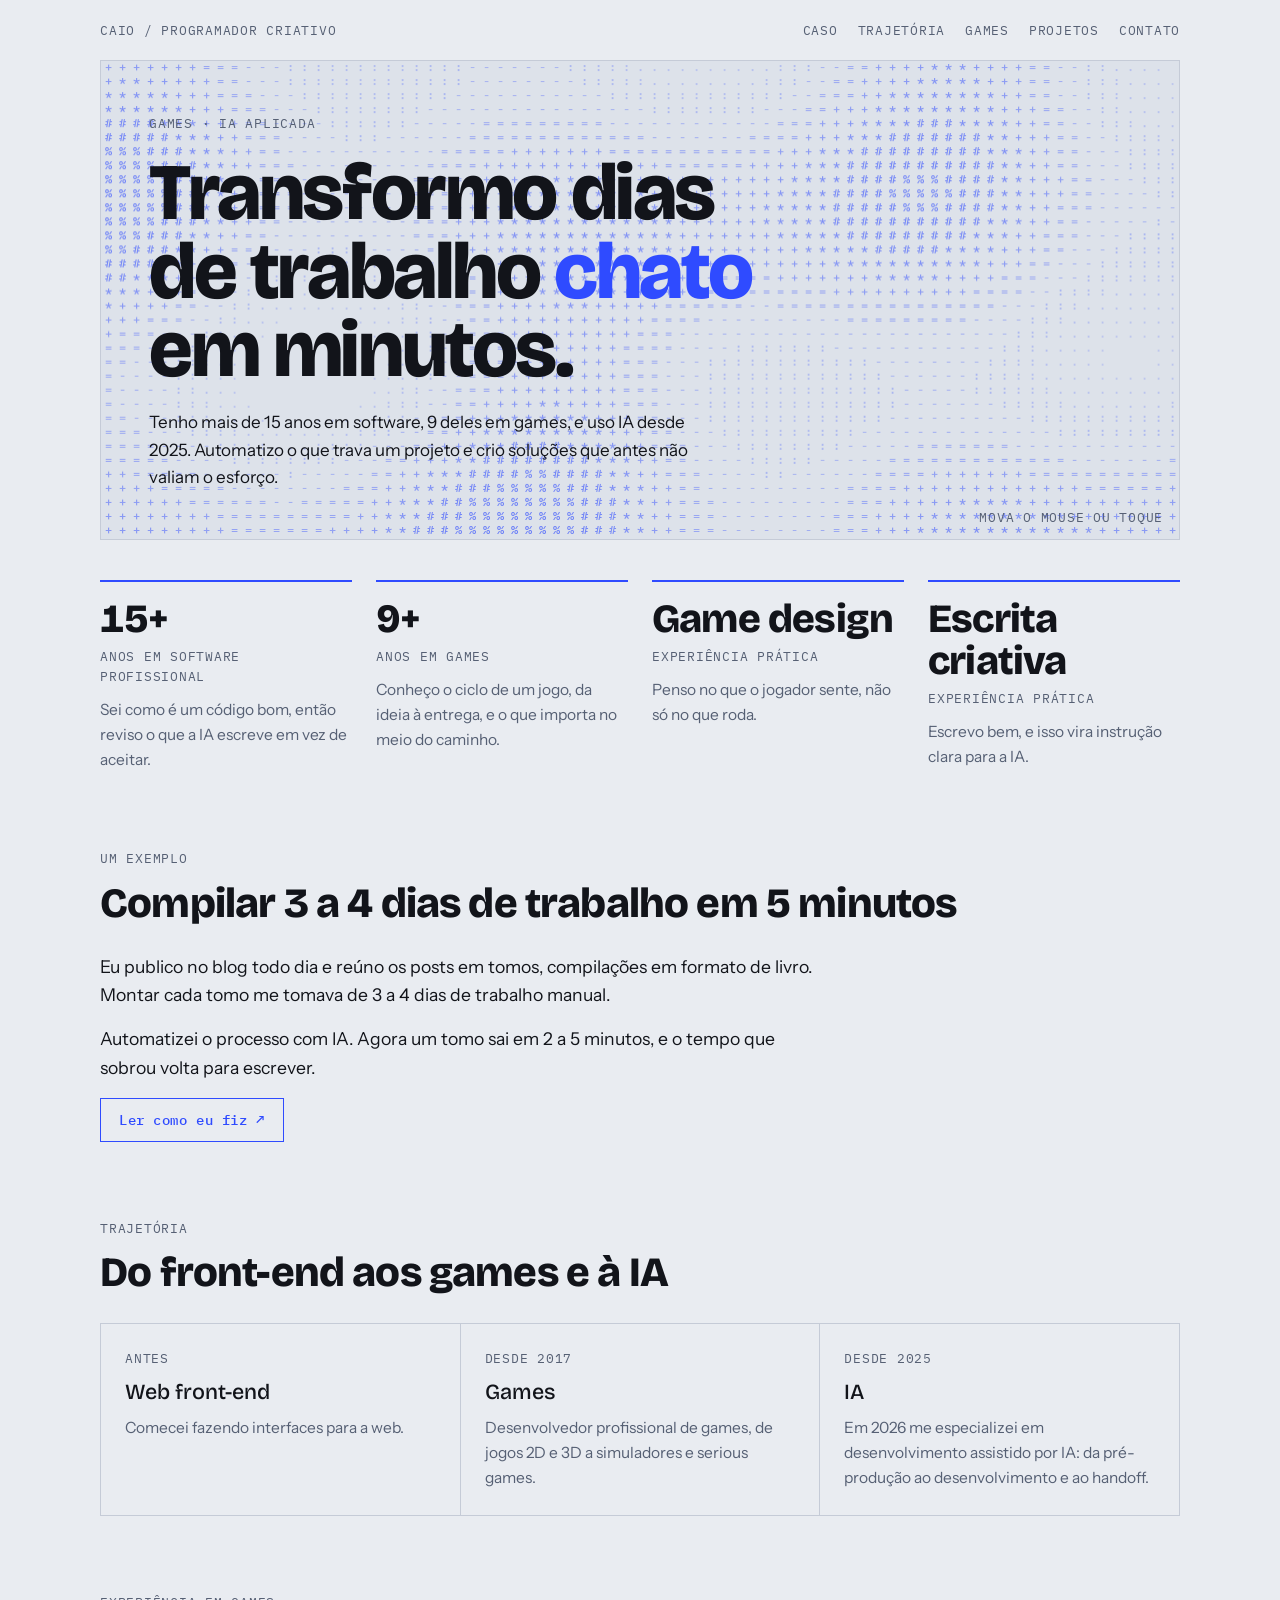
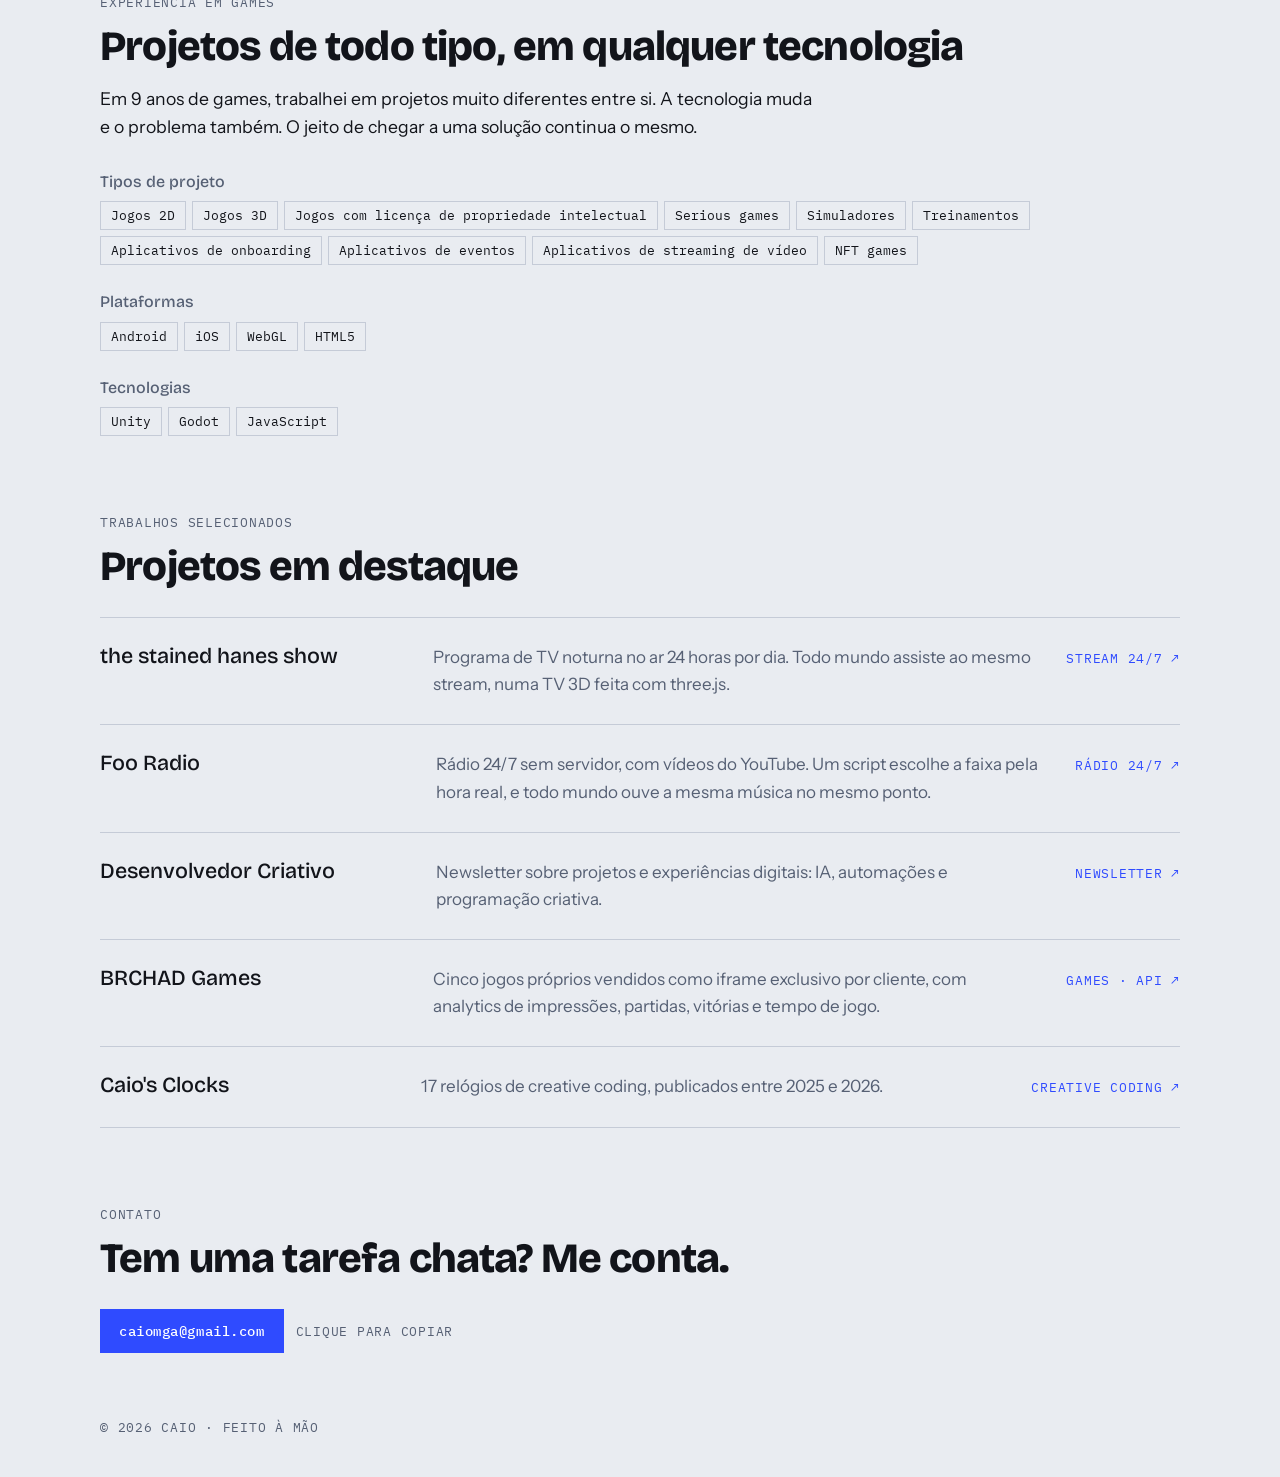
==== index.html @ 984526bc "Adiciona seção de experiência em games: tipos de projeto, plataformas e tecnologias Co-Authored-By: " ====
<!doctype html>
<html lang="pt-BR">
<head>
<meta charset="utf-8">
<meta name="viewport" content="width=device-width, initial-scale=1">
<title>Caio · Programador Criativo</title>
<meta name="description" content="Desenvolvedor de games desde 2017. Uso IA para transformar dias de trabalho chato em minutos e para criar o que antes não valia o esforço.">
<link rel="preconnect" href="https://fonts.googleapis.com">
<link rel="preconnect" href="https://fonts.gstatic.com" crossorigin>
<link rel="stylesheet" href="https://fonts.googleapis.com/css2?family=Bricolage+Grotesque:opsz,wght@12..96,500;12..96,800&family=Instrument+Sans:wght@400;500&family=IBM+Plex+Mono:wght@400;500&display=swap">
<link rel="stylesheet" href="styles.css">
</head>
<body>
<div class="wrap">
  <nav class="mono">
    <span>caio / programador criativo</span>
    <div><a href="#caso">caso</a><a href="#trilha">trajetória</a><a href="#games">games</a><a href="#projetos">projetos</a><a href="#contato">contato</a></div>
  </nav>

  <header class="hero">
    <canvas id="field" aria-hidden="true"></canvas>
    <div class="hero-copy">
      <span class="mono">Games · IA aplicada</span>
      <h1>Transformo dias de trabalho <em>chato</em> em minutos.</h1>
      <p>Tenho mais de 15 anos em software, 9 deles em games, e uso IA desde 2025. Automatizo o que trava um projeto e crio soluções que antes não valiam o esforço.</p>
    </div>
    <span class="mono hero-hint">mova o mouse ou toque</span>
  </header>

  <section class="numbers" aria-label="Experiência">
    <div><strong>15+</strong><span class="mono">anos em software profissional</span><p>Sei como é um código bom, então reviso o que a IA escreve em vez de aceitar.</p></div>
    <div><strong id="years">9+</strong><span class="mono">anos em games</span><p>Conheço o ciclo de um jogo, da ideia à entrega, e o que importa no meio do caminho.</p></div>
    <div><strong>Game design</strong><span class="mono">experiência prática</span><p>Penso no que o jogador sente, não só no que roda.</p></div>
    <div><strong>Escrita criativa</strong><span class="mono">experiência prática</span><p>Escrevo bem, e isso vira instrução clara para a IA.</p></div>
  </section>

  <section id="caso">
    <span class="mono">Um exemplo</span>
    <h2>Compilar 3 a 4 dias de trabalho em 5 minutos</h2>
    <div class="case">
      <p>Eu publico no blog todo dia e reúno os posts em tomos, compilações em formato de livro. Montar cada tomo me tomava de 3 a 4 dias de trabalho manual.</p>
      <p>Automatizei o processo com IA. Agora um tomo sai em 2 a 5 minutos, e o tempo que sobrou volta para escrever.</p>
      <a class="btn" href="https://devcriativo.substack.com/p/automatizei-a-compilacao-de-posts" target="_blank" rel="noopener noreferrer">Ler como eu fiz ↗</a>
    </div>
  </section>

  <section id="trilha">
    <span class="mono">Trajetória</span>
    <h2>Do front-end aos games e à IA</h2>
    <div class="tracks">
      <article>
        <span class="mono">antes</span>
        <h3>Web front-end</h3>
        <p>Comecei fazendo interfaces para a web.</p>
      </article>
      <article>
        <span class="mono">desde 2017</span>
        <h3>Games</h3>
        <p>Desenvolvedor profissional de games, de jogos 2D e 3D a simuladores e serious games.</p>
      </article>
      <article>
        <span class="mono">desde 2025</span>
        <h3>IA</h3>
        <p>Em 2026 me especializei em desenvolvimento assistido por IA: da pré-produção ao desenvolvimento e ao handoff.</p>
      </article>
    </div>
  </section>

  <section id="games">
    <span class="mono">Experiência em games</span>
    <h2>Projetos de todo tipo, em qualquer tecnologia</h2>
    <p class="lead">Em 9 anos de games, trabalhei em projetos muito diferentes entre si. A tecnologia muda e o problema também. O jeito de chegar a uma solução continua o mesmo.</p>
    <div class="groups">
      <div>
        <h3>Tipos de projeto</h3>
        <ul class="tags">
          <li>Jogos 2D</li><li>Jogos 3D</li><li>Jogos com licença de propriedade intelectual</li><li>Serious games</li><li>Simuladores</li><li>Treinamentos</li><li>Aplicativos de onboarding</li><li>Aplicativos de eventos</li><li>Aplicativos de streaming de vídeo</li><li>NFT games</li>
        </ul>
      </div>
      <div>
        <h3>Plataformas</h3>
        <ul class="tags"><li>Android</li><li>iOS</li><li>WebGL</li><li>HTML5</li></ul>
      </div>
      <div>
        <h3>Tecnologias</h3>
        <ul class="tags"><li>Unity</li><li>Godot</li><li>JavaScript</li></ul>
      </div>
    </div>
  </section>

  <section id="projetos">
    <span class="mono">Trabalhos selecionados</span>
    <h2>Projetos em destaque</h2>
    <div id="projects"></div>
  </section>

  <section id="contato">
    <span class="mono">Contato</span>
    <h2>Tem uma tarefa chata? Me conta.</h2>
    <div class="contact">
      <button class="primary" id="copy" type="button">caiomga@gmail.com</button>
      <span class="mono" id="msg" role="status">clique para copiar</span>
    </div>
  </section>

  <footer class="mono">© <span id="year">2026</span> Caio · feito à mão</footer>
</div>
<script src="projects.js"></script>
<script src="main.js"></script>
</body>
</html>
---- styles.css ----
/* layout: hero com campo ASCII em canvas, números, trilha em 3 colunas, lista de projetos, contato */
:root{
  --bg:#e9ecf1; --fg:#12141a; --muted:#566074; --line:#c5cbd7; --panel:#dde2ea;
  --accent:#2f4bff; --accent-fg:#ffffff; --field:#2f4bff;
  --display:'Bricolage Grotesque','Helvetica Neue',Arial,sans-serif;
  --body:'Instrument Sans','Helvetica Neue',Arial,sans-serif;
  --mono:'IBM Plex Mono',ui-monospace,Menlo,Consolas,monospace;
}
@media (prefers-color-scheme:dark){:root:not([data-theme="light"]){
  --bg:#0d0f14; --fg:#e8ebf2; --muted:#8c96aa; --line:#262b38; --panel:#151923;
  --accent:#ff5c8a; --accent-fg:#14060b; --field:#8fa2ff; color-scheme:dark}}
:root[data-theme="dark"]{
  --bg:#0d0f14; --fg:#e8ebf2; --muted:#8c96aa; --line:#262b38; --panel:#151923;
  --accent:#ff5c8a; --accent-fg:#14060b; --field:#8fa2ff; color-scheme:dark}

*{box-sizing:border-box}
body{margin:0;background:var(--bg);color:var(--fg);font:400 17px/1.6 var(--body);
  padding-inline:max(16px,env(safe-area-inset-left,0px))}
.wrap{max-width:1080px;margin:0 auto}
a{color:inherit}
:focus-visible{outline:2px solid var(--accent);outline-offset:3px}
.mono{font-family:var(--mono);font-size:12.5px;letter-spacing:.06em;text-transform:uppercase;color:var(--muted)}

nav{display:flex;justify-content:space-between;gap:16px;padding-block:20px;flex-wrap:wrap}
nav a{text-decoration:none}
nav a:hover{color:var(--accent)}
nav div{display:flex;gap:20px;flex-wrap:wrap}

.hero{position:relative;border:1px solid var(--line);background:var(--panel);overflow:hidden;min-height:440px}
#field{position:absolute;inset:0;width:100%;height:100%;display:block}
.hero-copy{position:relative;padding:clamp(20px,4vw,48px);pointer-events:none;max-width:780px}
h1{font:800 clamp(2.4rem,7vw,5rem)/.98 var(--display);letter-spacing:-.03em;margin:18px 0 20px;text-wrap:balance}
h1 em{font-style:normal;color:var(--accent)}
.hero-copy p{max-width:52ch;margin:0}
.hero-hint{position:absolute;right:16px;bottom:12px}

section{padding-block:72px 0}
h2{font:800 clamp(1.8rem,4vw,2.6rem)/1.05 var(--display);letter-spacing:-.02em;margin:10px 0 28px;text-wrap:balance}
h3{font:500 1.35rem/1.15 var(--display);margin:0}

.numbers{display:grid;grid-template-columns:repeat(auto-fit,minmax(220px,1fr));gap:24px;padding-block:40px 0}
.numbers div{display:flex;flex-direction:column;gap:6px;border-top:2px solid var(--accent);padding-top:16px;min-width:0}
.numbers strong{font:800 clamp(1.8rem,4vw,2.5rem)/1.05 var(--display);letter-spacing:-.02em;font-variant-numeric:tabular-nums}
.numbers p{margin:6px 0 0;color:var(--muted);font-size:15.5px}

.case{display:flex;flex-direction:column;align-items:flex-start;gap:16px;max-width:60ch;font-size:1.1rem}
.case p{margin:0}
.btn{font:500 14px var(--mono);letter-spacing:.04em;padding:12px 18px;border:1px solid var(--accent);color:var(--accent);text-decoration:none}
.btn:hover{background:var(--accent);color:var(--accent-fg)}
.lead{max-width:60ch;margin:-12px 0 32px;font-size:1.1rem}
.groups{display:grid;gap:28px}
.groups h3{font-size:1rem;margin-bottom:10px;color:var(--muted)}
.groups .tags{margin:0}
.groups .tags li{font-size:13px;padding:5px 10px}
.approach{display:grid;grid-template-columns:repeat(auto-fit,minmax(280px,1fr));gap:32px}
.approach article{border-top:2px solid var(--accent);padding-top:16px;min-width:0}
.approach h3{margin-bottom:10px}
.approach p{margin:0;color:var(--muted);max-width:56ch}

.phases{list-style:none;margin:0;padding:0;display:grid;grid-template-columns:repeat(auto-fit,minmax(240px,1fr));gap:32px}
.phases li{border-top:1px solid var(--line);padding-top:16px;min-width:0}
.phases li:first-child .mono{color:var(--accent)}
.phases p{margin:8px 0 0;max-width:42ch}

.tracks{display:grid;grid-template-columns:repeat(auto-fit,minmax(260px,1fr));gap:1px;background:var(--line);border:1px solid var(--line)}
.tracks article{background:var(--bg);padding:24px;display:flex;flex-direction:column;gap:12px;min-width:0}
.tracks p{margin:0;color:var(--muted);font-size:15.5px}
.tags{list-style:none;margin:auto 0 0;padding:0;display:flex;flex-wrap:wrap;gap:6px}
.tags li{font:400 12px var(--mono);border:1px solid var(--line);padding:3px 8px}

.proj{display:grid;grid-template-columns:minmax(0,1fr) minmax(0,2fr) auto;gap:8px 32px;padding:26px 0;border-top:1px solid var(--line);align-items:baseline;text-decoration:none;transition:padding .2s}
.proj:last-child{border-bottom:1px solid var(--line)}
.proj p{margin:0;color:var(--muted);max-width:56ch}
.proj .go{color:var(--accent)}
.proj:hover{padding-left:12px}
.proj:hover h3{color:var(--accent)}
@media(max-width:700px){.proj{grid-template-columns:1fr}}

.contact{display:flex;flex-wrap:wrap;gap:12px;align-items:center}
button{font:500 14px var(--mono);letter-spacing:.04em;padding:12px 18px;border:1px solid var(--fg);background:transparent;color:var(--fg);cursor:pointer}
button:hover{border-color:var(--accent);color:var(--accent)}
button.primary{background:var(--accent);border-color:var(--accent);color:var(--accent-fg)}
button.primary:hover{color:var(--accent-fg);filter:brightness(1.1)}
footer{padding-block:64px 40px}
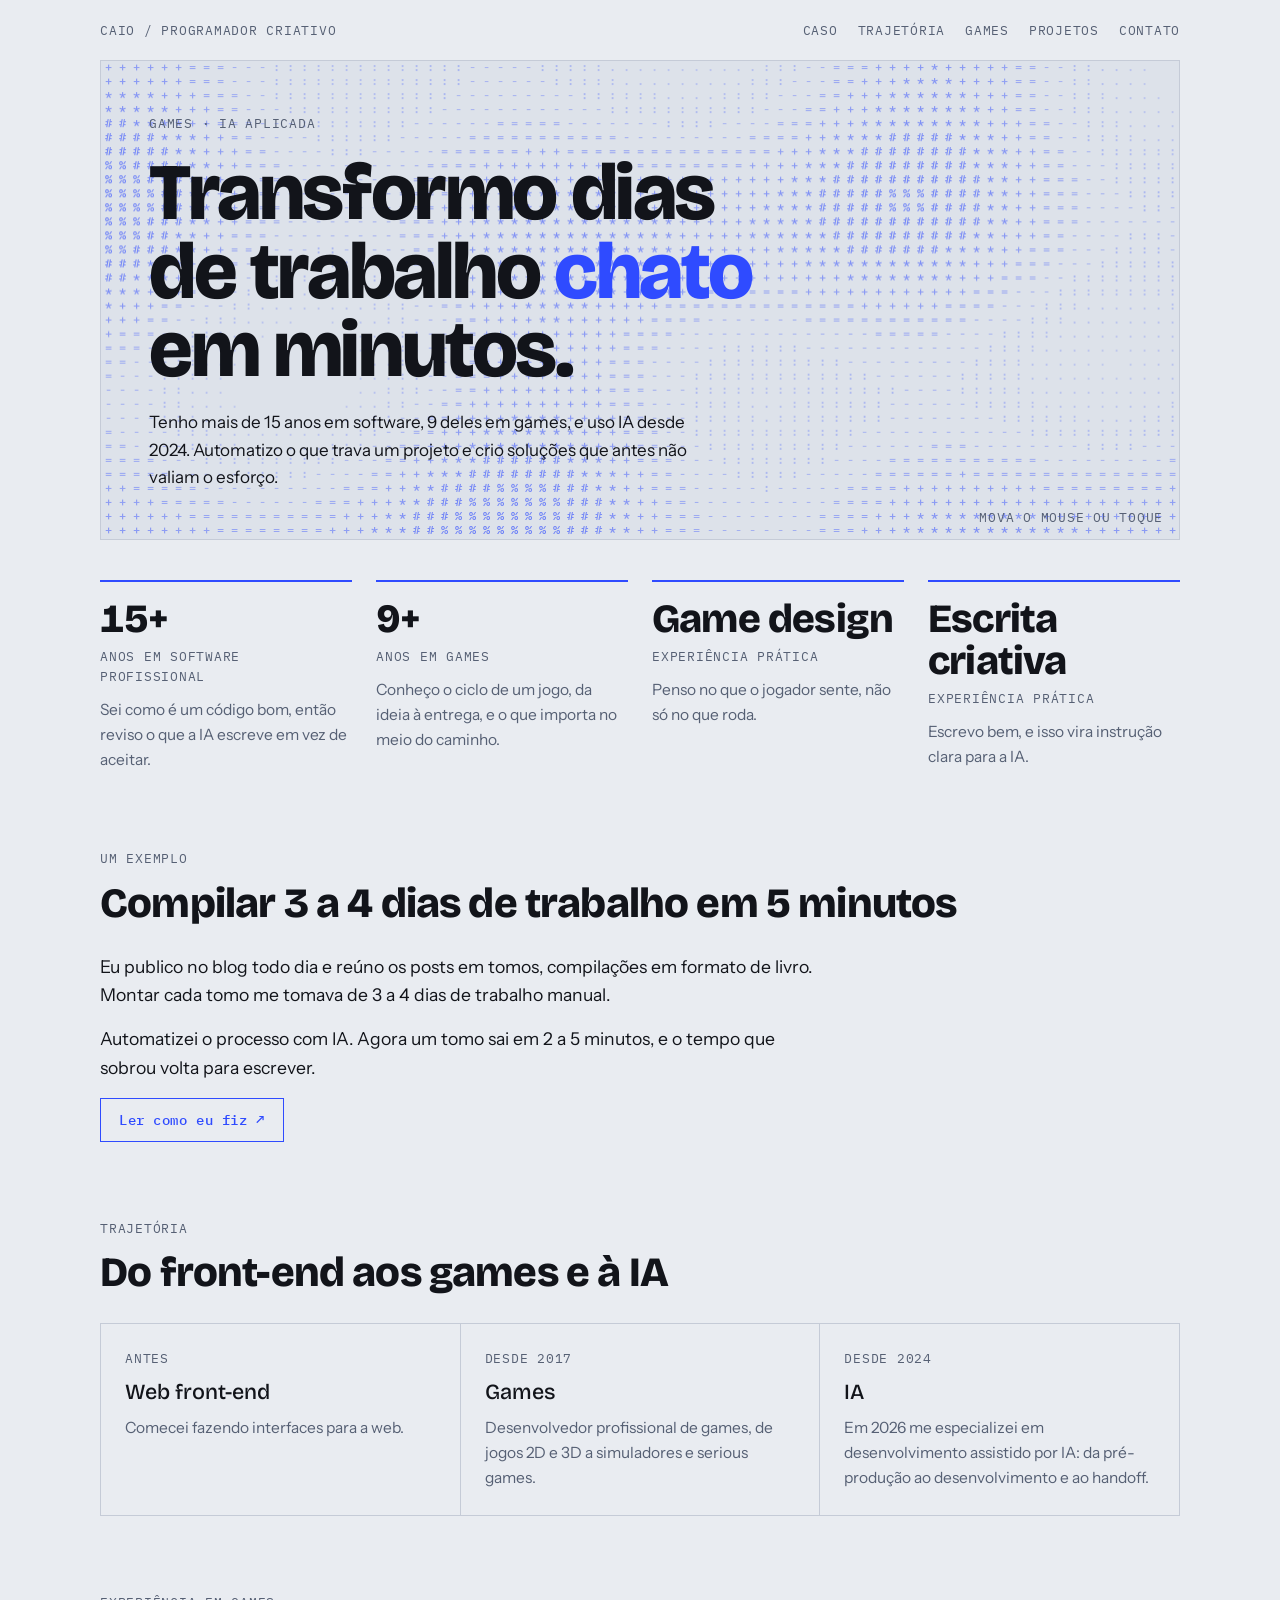
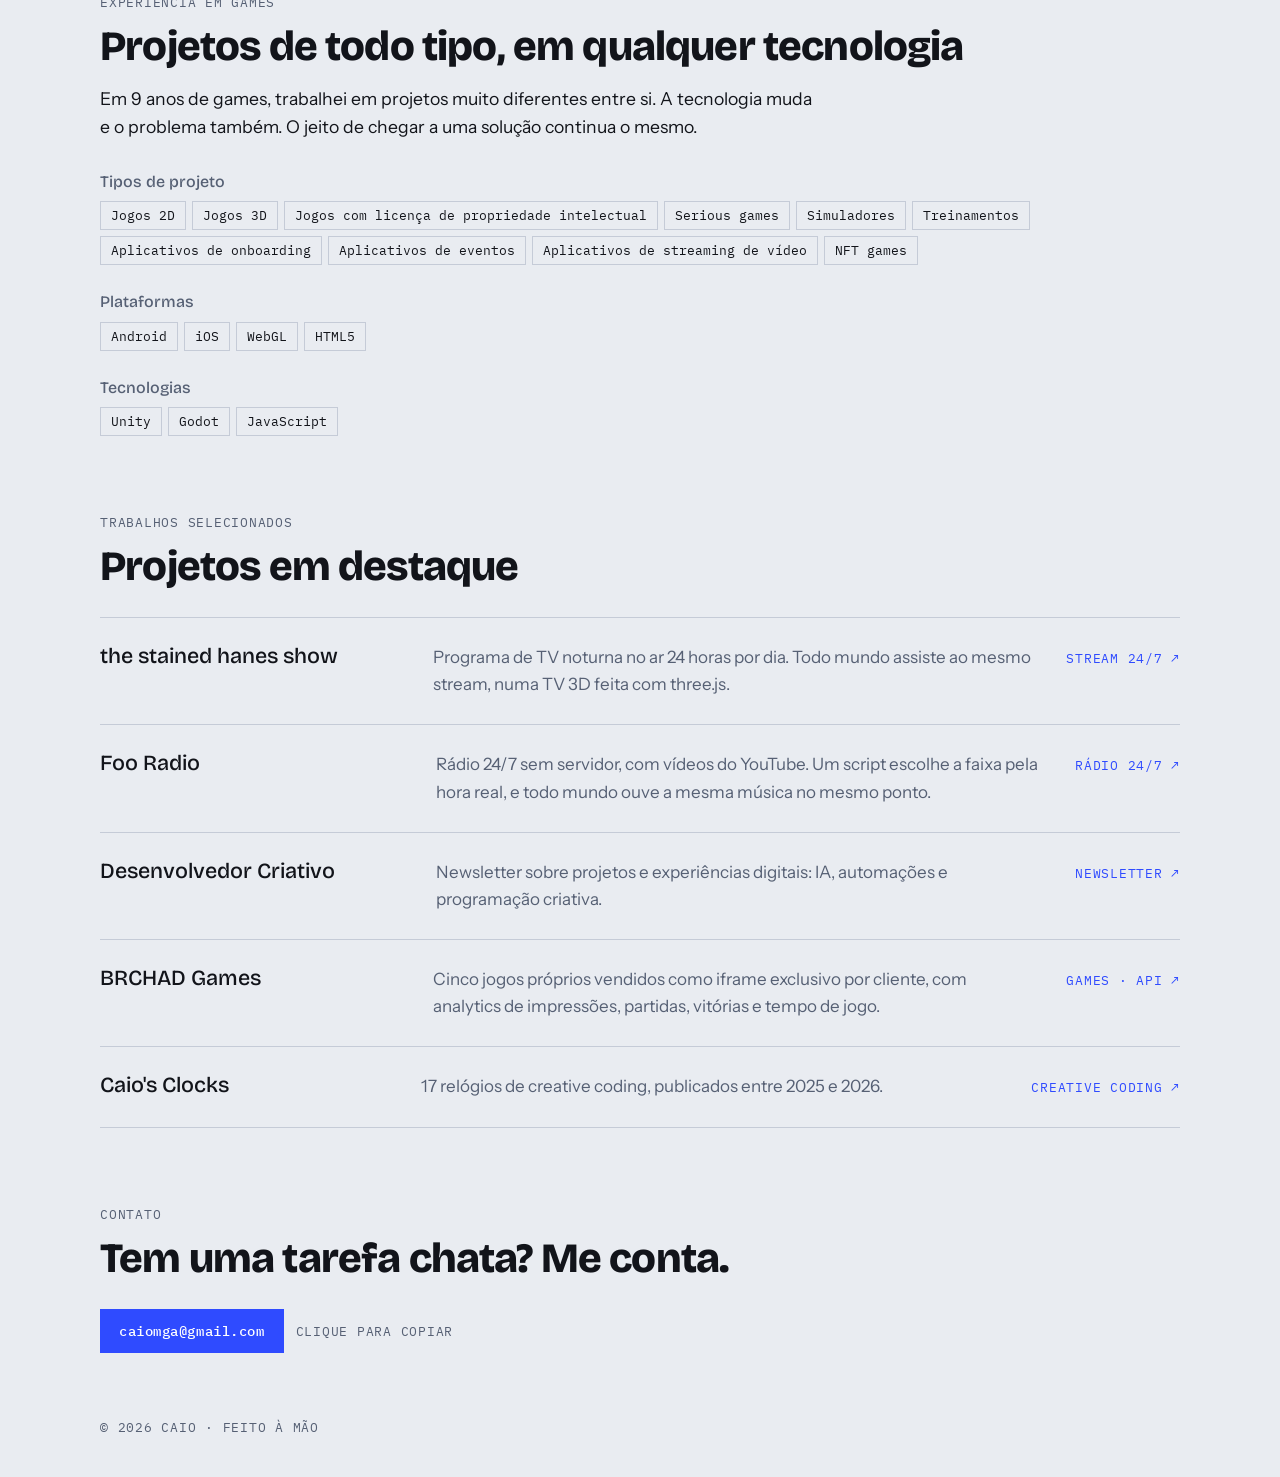
==== commit 6870b118: "Corrige: IA desde 2024 Co-Authored-By: Claude Sonnet 5.5 <noreply@anthropic.com>" ====
--- a/index.html
+++ b/index.html
@@ -22,7 +22,7 @@
     <div class="hero-copy">
       <span class="mono">Games · IA aplicada</span>
       <h1>Transformo dias de trabalho <em>chato</em> em minutos.</h1>
-      <p>Tenho mais de 15 anos em software, 9 deles em games, e uso IA desde 2025. Automatizo o que trava um projeto e crio soluções que antes não valiam o esforço.</p>
+      <p>Tenho mais de 15 anos em software, 9 deles em games, e uso IA desde 2024. Automatizo o que trava um projeto e crio soluções que antes não valiam o esforço.</p>
     </div>
     <span class="mono hero-hint">mova o mouse ou toque</span>
   </header>
@@ -59,7 +59,7 @@
         <p>Desenvolvedor profissional de games, de jogos 2D e 3D a simuladores e serious games.</p>
       </article>
       <article>
-        <span class="mono">desde 2025</span>
+        <span class="mono">desde 2024</span>
         <h3>IA</h3>
         <p>Em 2026 me especializei em desenvolvimento assistido por IA: da pré-produção ao desenvolvimento e ao handoff.</p>
       </article>
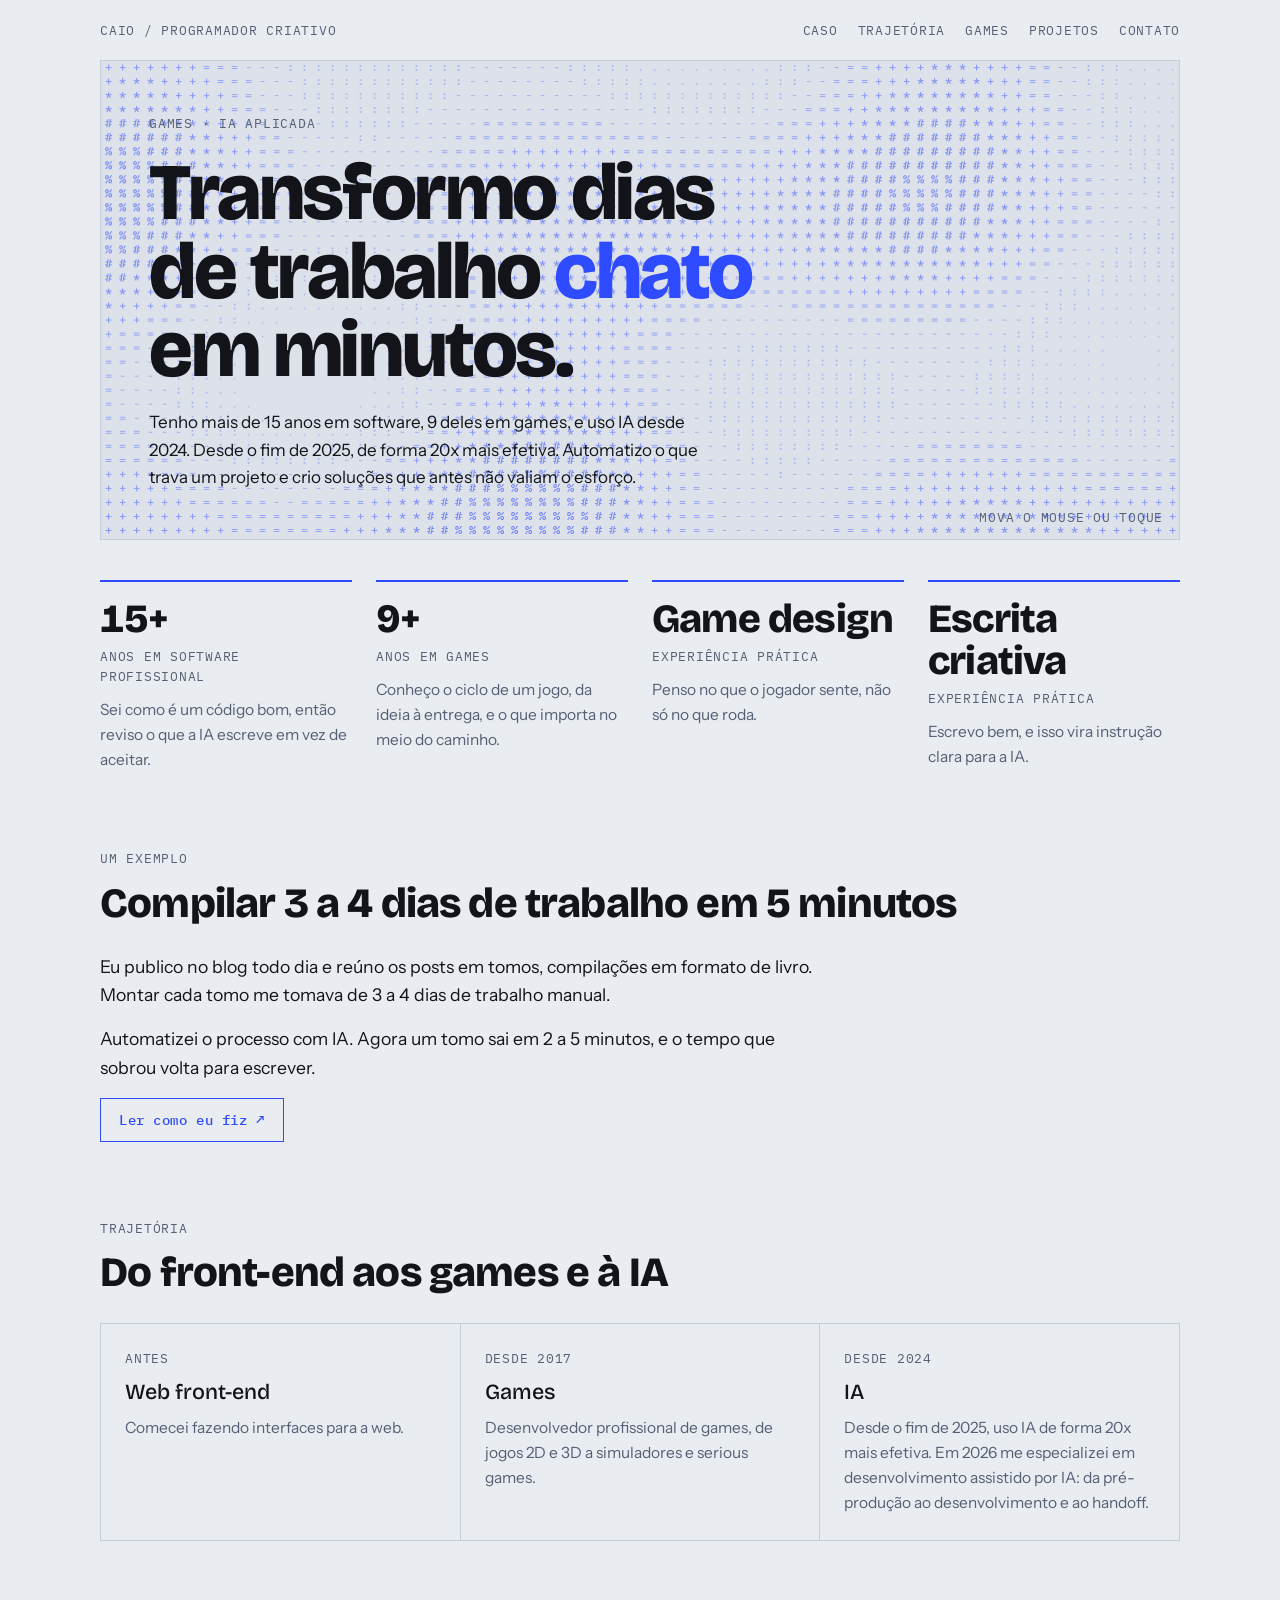
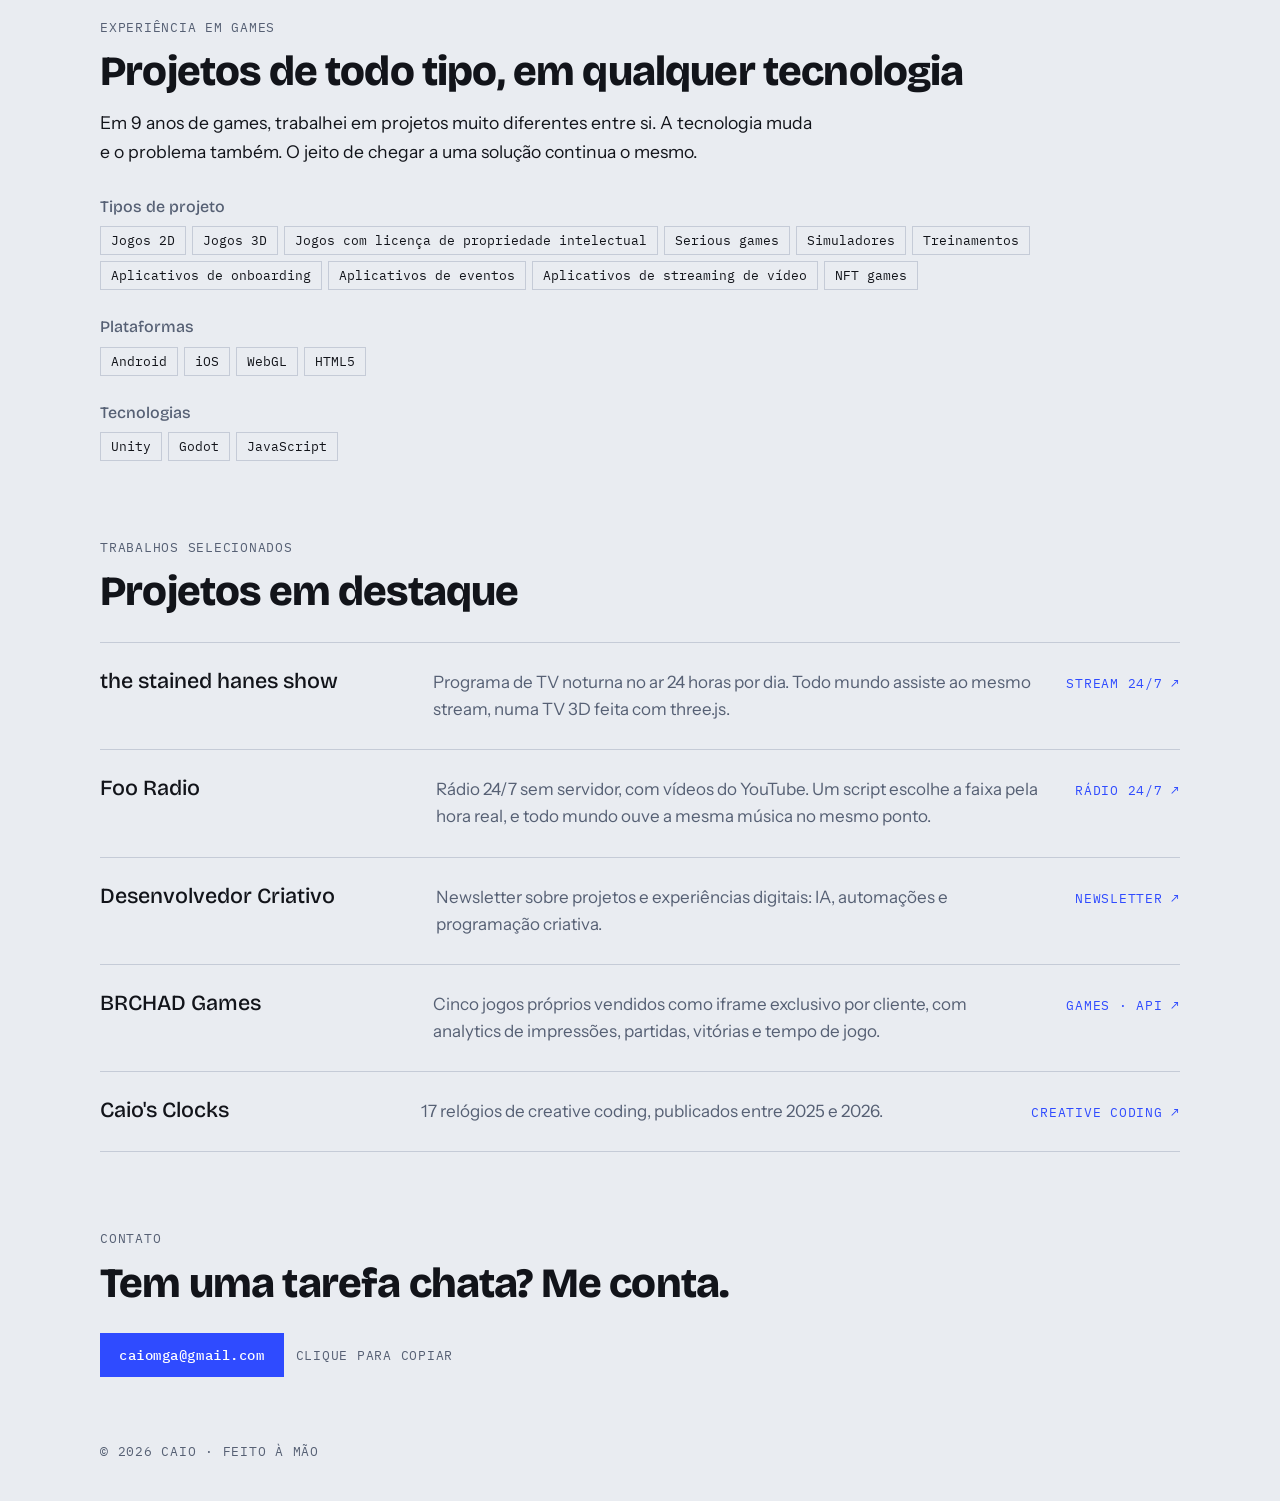
==== commit cf959827: "IA desde 2024, 20x mais efetiva desde o fim de 2025 Co-Authored-By: Claude Sonnet 5.5 <noreply@anthr" ====
--- a/index.html
+++ b/index.html
@@ -22,7 +22,7 @@
     <div class="hero-copy">
       <span class="mono">Games · IA aplicada</span>
       <h1>Transformo dias de trabalho <em>chato</em> em minutos.</h1>
-      <p>Tenho mais de 15 anos em software, 9 deles em games, e uso IA desde 2024. Automatizo o que trava um projeto e crio soluções que antes não valiam o esforço.</p>
+      <p>Tenho mais de 15 anos em software, 9 deles em games, e uso IA desde 2024. Desde o fim de 2025, de forma 20x mais efetiva. Automatizo o que trava um projeto e crio soluções que antes não valiam o esforço.</p>
     </div>
     <span class="mono hero-hint">mova o mouse ou toque</span>
   </header>
@@ -61,7 +61,7 @@
       <article>
         <span class="mono">desde 2024</span>
         <h3>IA</h3>
-        <p>Em 2026 me especializei em desenvolvimento assistido por IA: da pré-produção ao desenvolvimento e ao handoff.</p>
+        <p>Desde o fim de 2025, uso IA de forma 20x mais efetiva. Em 2026 me especializei em desenvolvimento assistido por IA: da pré-produção ao desenvolvimento e ao handoff.</p>
       </article>
     </div>
   </section>
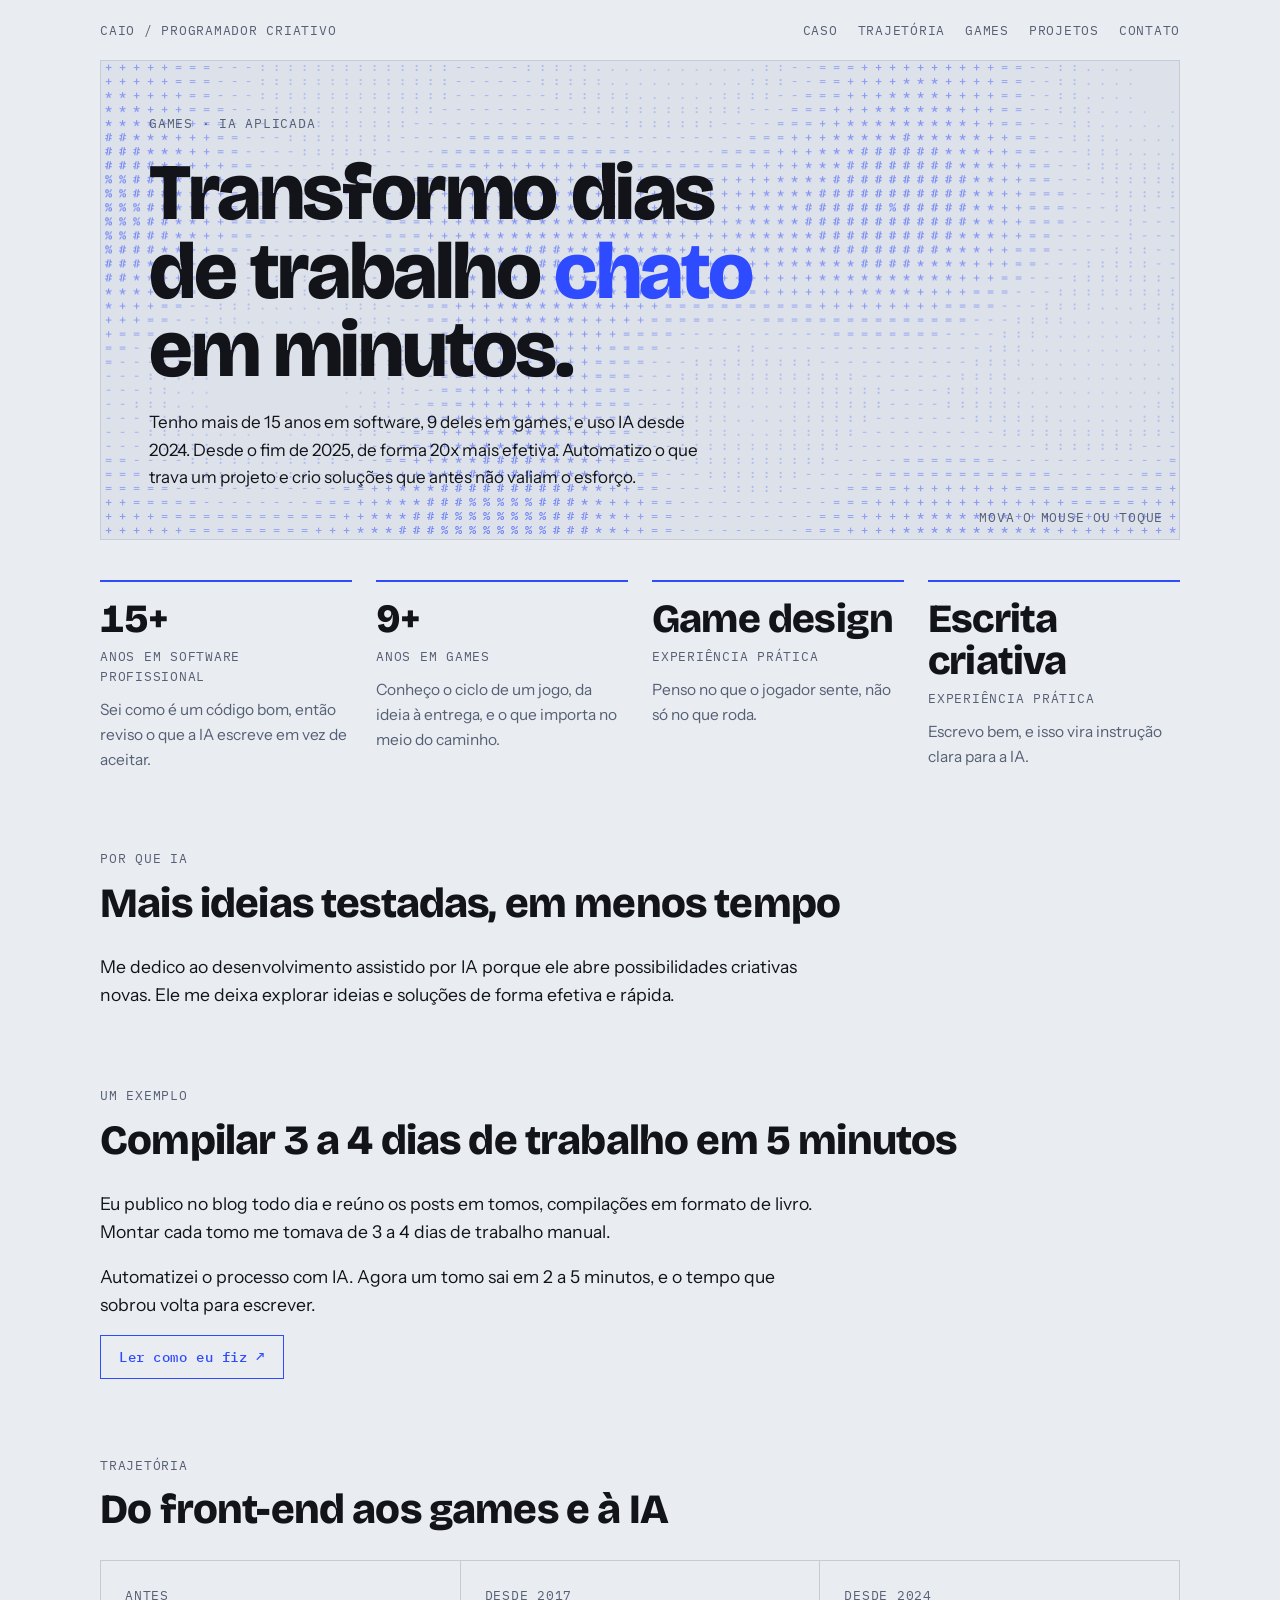
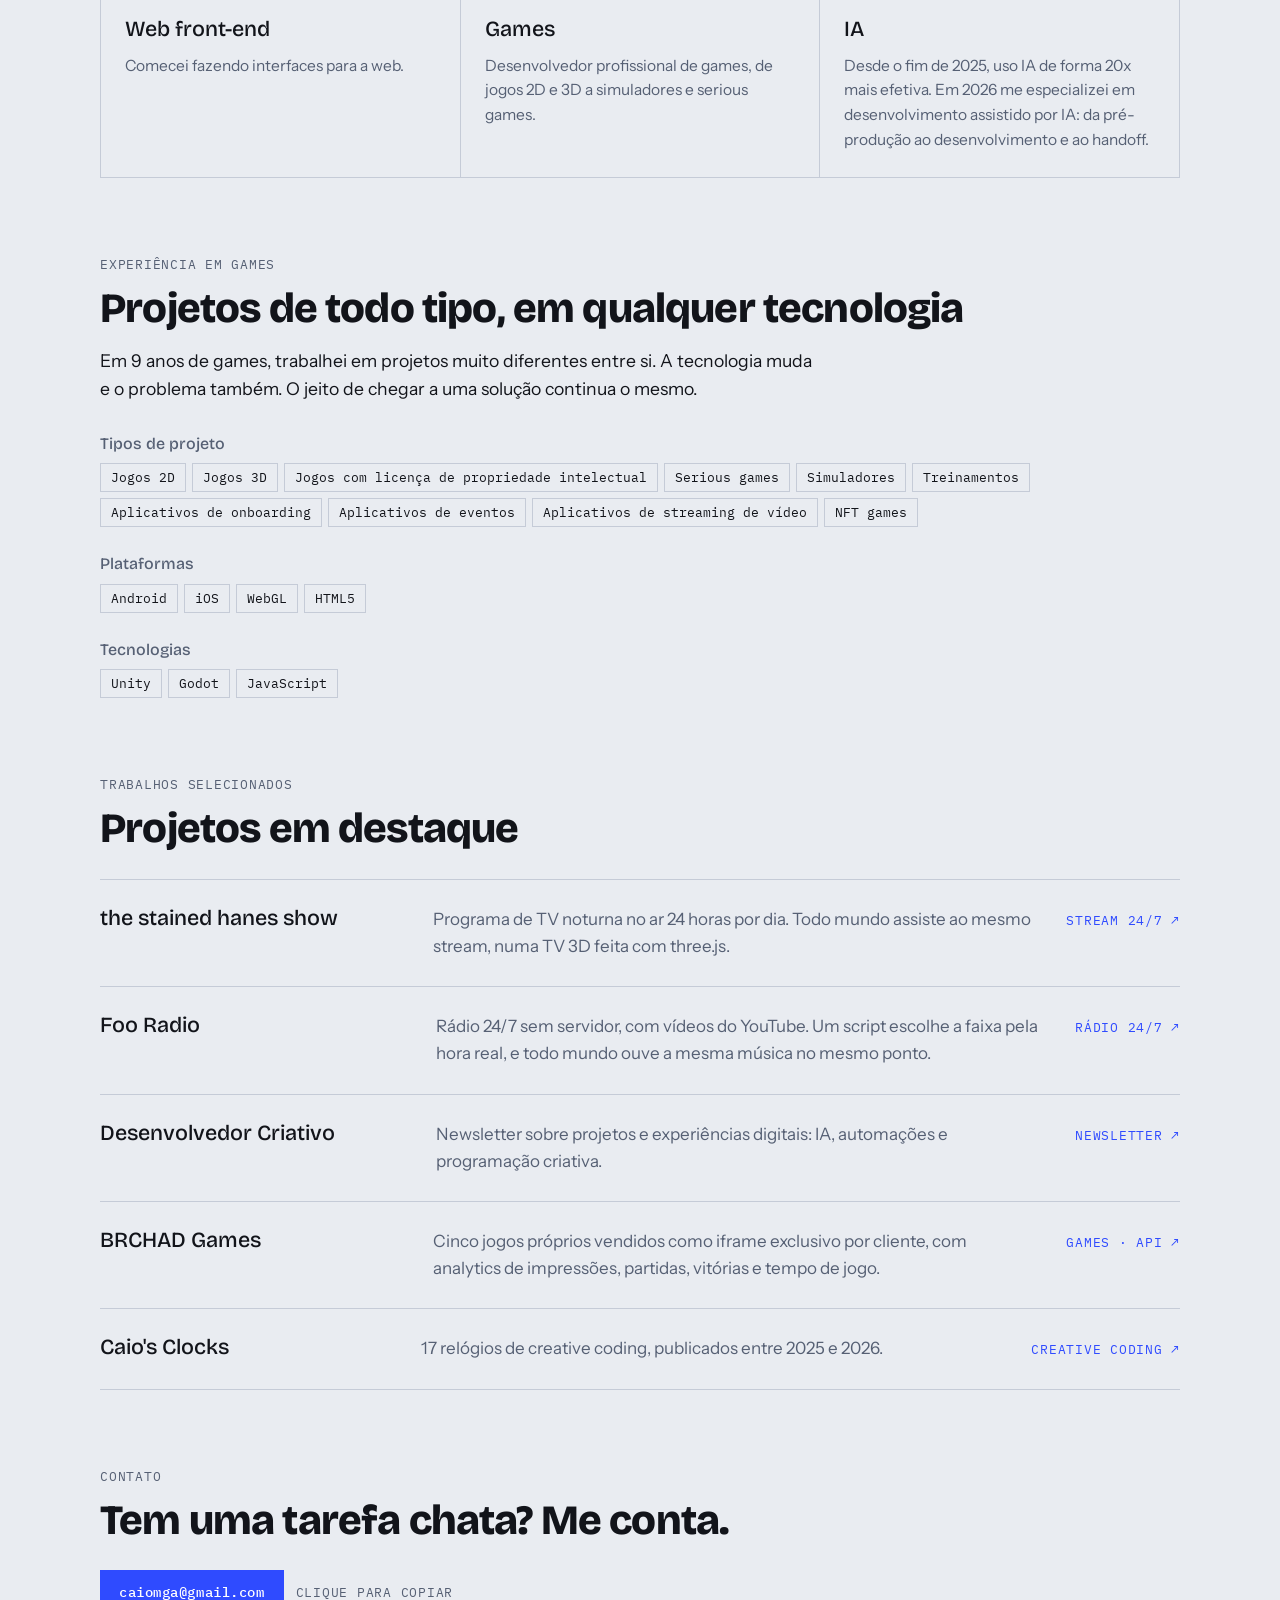
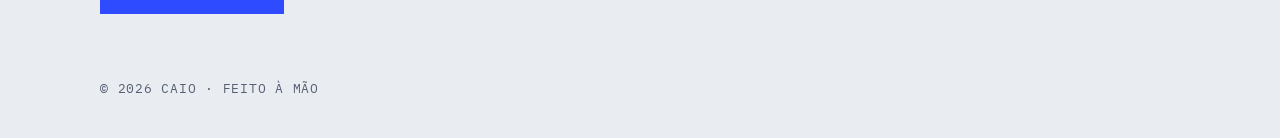
==== commit 1d681984: "Adiciona seção Por que IA Co-Authored-By: Claude Sonnet 5.5 <noreply@anthropic.com>" ====
--- a/index.html
+++ b/index.html
@@ -32,6 +32,14 @@
     <div><strong id="years">9+</strong><span class="mono">anos em games</span><p>Conheço o ciclo de um jogo, da ideia à entrega, e o que importa no meio do caminho.</p></div>
     <div><strong>Game design</strong><span class="mono">experiência prática</span><p>Penso no que o jogador sente, não só no que roda.</p></div>
     <div><strong>Escrita criativa</strong><span class="mono">experiência prática</span><p>Escrevo bem, e isso vira instrução clara para a IA.</p></div>
+  </section>
+
+  <section id="porque">
+    <span class="mono">Por que IA</span>
+    <h2>Mais ideias testadas, em menos tempo</h2>
+    <div class="case">
+      <p>Me dedico ao desenvolvimento assistido por IA porque ele abre possibilidades criativas novas. Ele me deixa explorar ideias e soluções de forma efetiva e rápida.</p>
+    </div>
   </section>
 
   <section id="caso">
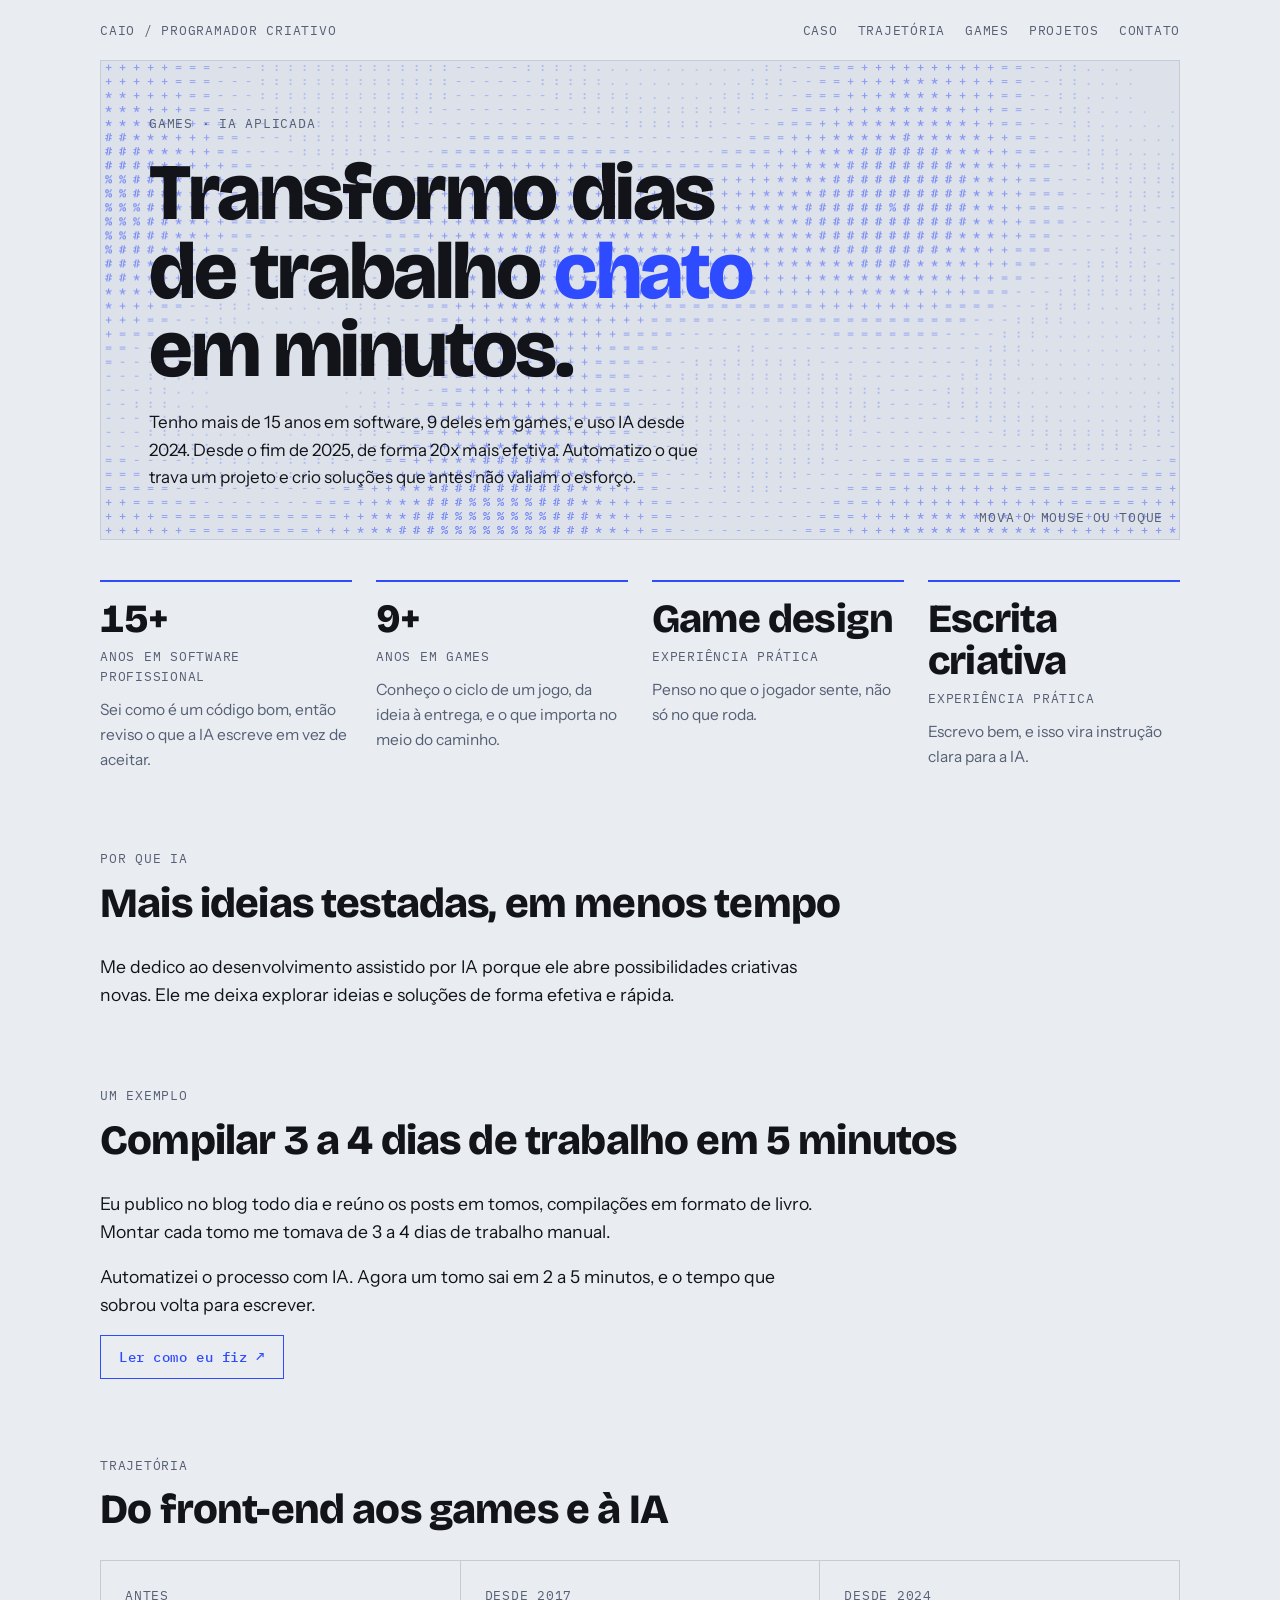
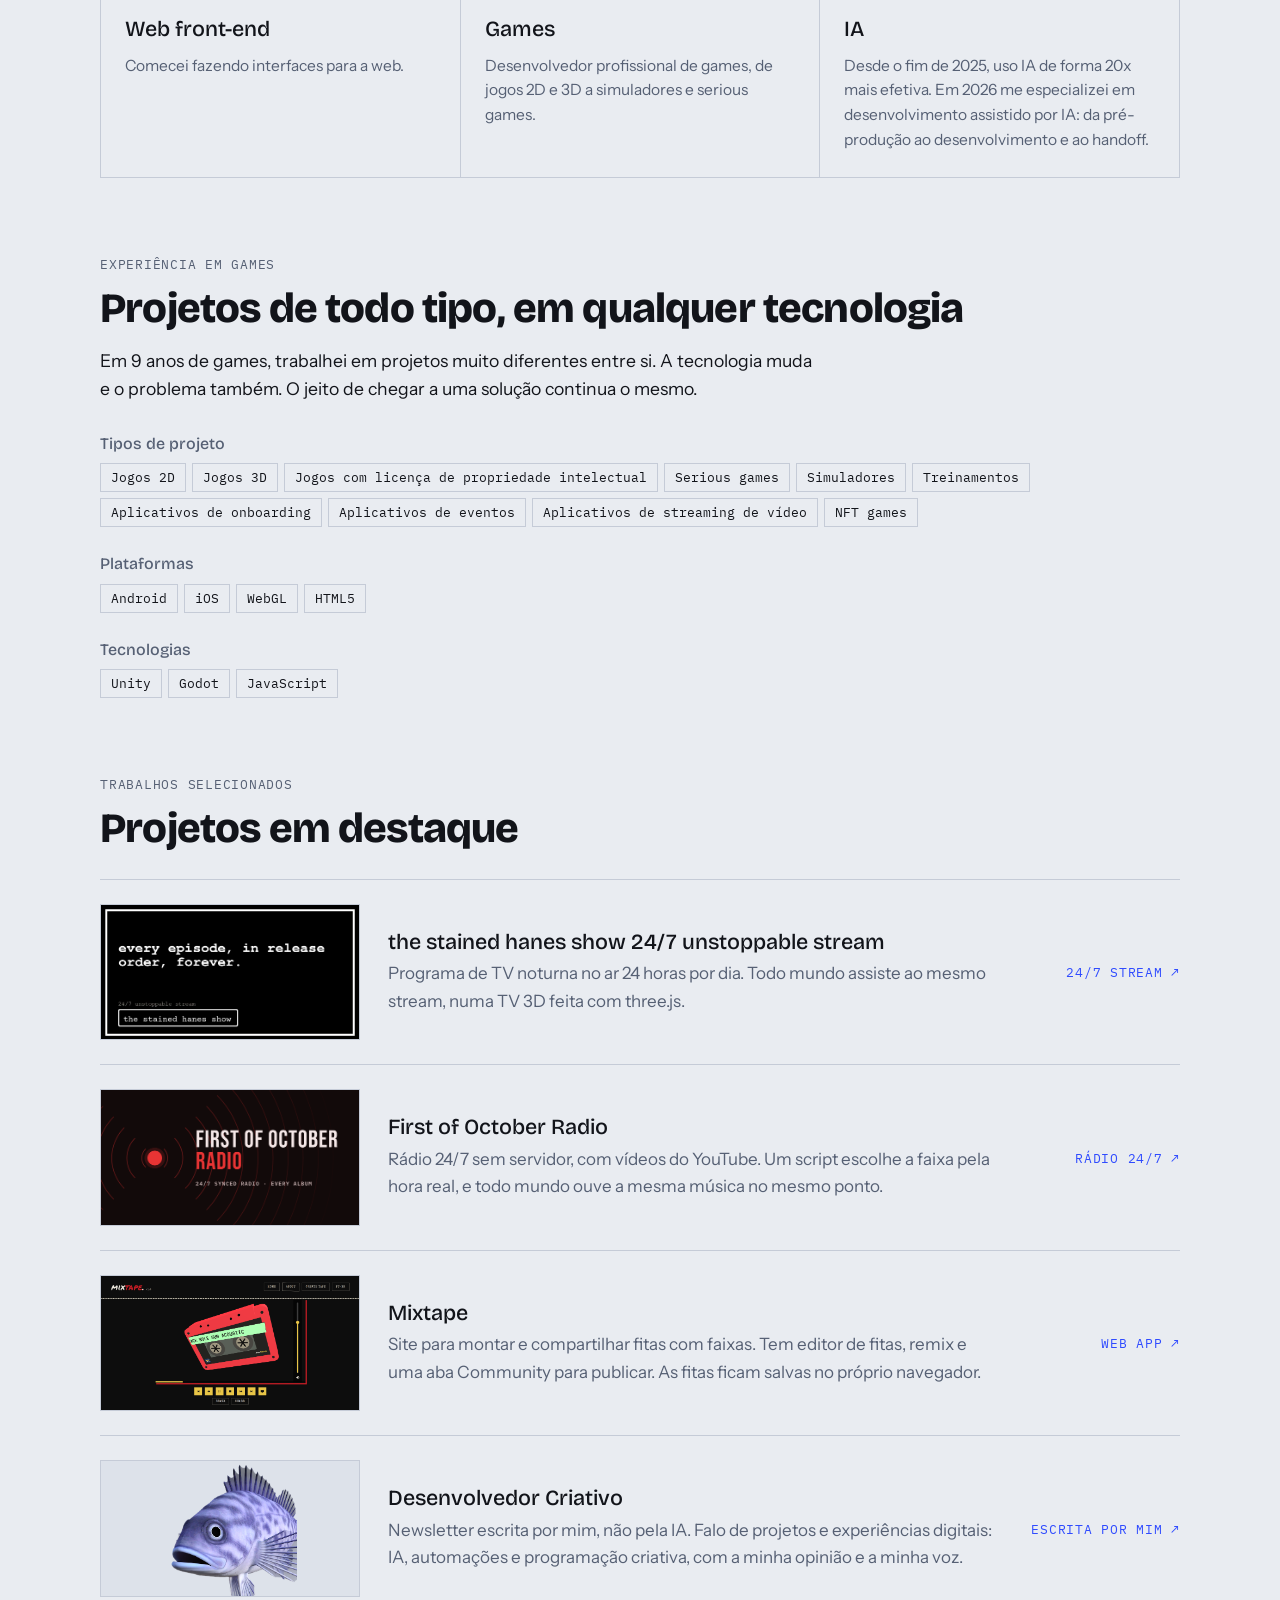
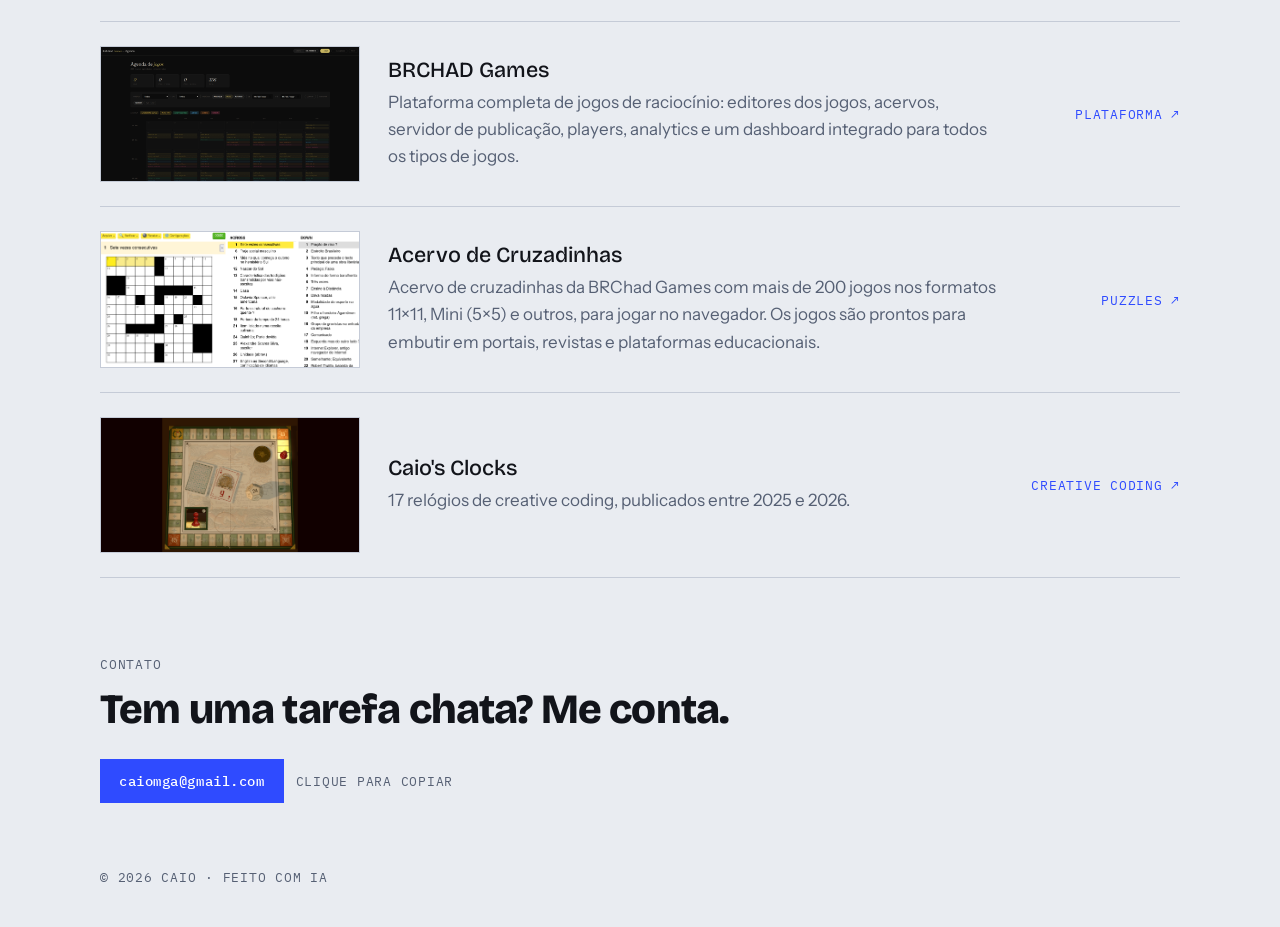
==== commit 0431688e: "Rodapé: feito com IA Co-Authored-By: Claude Sonnet 5.5 <noreply@anthropic.com>" ====
--- a/index.html
+++ b/index.html
@@ -111,7 +111,7 @@
     </div>
   </section>
 
-  <footer class="mono">© <span id="year">2026</span> Caio · feito à mão</footer>
+  <footer class="mono">© <span id="year">2026</span> Caio · feito com IA</footer>
 </div>
 <script src="projects.js"></script>
 <script src="main.js"></script>
--- a/styles.css
+++ b/styles.css
@@ -68,13 +68,18 @@
 .tags{list-style:none;margin:auto 0 0;padding:0;display:flex;flex-wrap:wrap;gap:6px}
 .tags li{font:400 12px var(--mono);border:1px solid var(--line);padding:3px 8px}
 
-.proj{display:grid;grid-template-columns:minmax(0,1fr) minmax(0,2fr) auto;gap:8px 32px;padding:26px 0;border-top:1px solid var(--line);align-items:baseline;text-decoration:none;transition:padding .2s}
+.proj{display:grid;grid-template-columns:260px minmax(0,1fr) auto;gap:12px 28px;padding:24px 0;border-top:1px solid var(--line);align-items:center;text-decoration:none}
+.proj figure{margin:0;aspect-ratio:1200/630;background:var(--panel);border:1px solid var(--line);overflow:hidden}
+.proj img{display:block;width:100%;height:100%;object-fit:cover;object-position:top center;transition:transform .3s}
+.proj img.contain{object-fit:contain;object-position:center}
+.proj:hover img{transform:scale(1.04)}
+.proj .info{display:flex;flex-direction:column;gap:6px;min-width:0}
 .proj:last-child{border-bottom:1px solid var(--line)}
 .proj p{margin:0;color:var(--muted);max-width:56ch}
 .proj .go{color:var(--accent)}
-.proj:hover{padding-left:12px}
 .proj:hover h3{color:var(--accent)}
 @media(max-width:700px){.proj{grid-template-columns:1fr}}
+@media(prefers-reduced-motion:reduce){.proj img{transition:none}.proj:hover img{transform:none}}
 
 .contact{display:flex;flex-wrap:wrap;gap:12px;align-items:center}
 button{font:500 14px var(--mono);letter-spacing:.04em;padding:12px 18px;border:1px solid var(--fg);background:transparent;color:var(--fg);cursor:pointer}
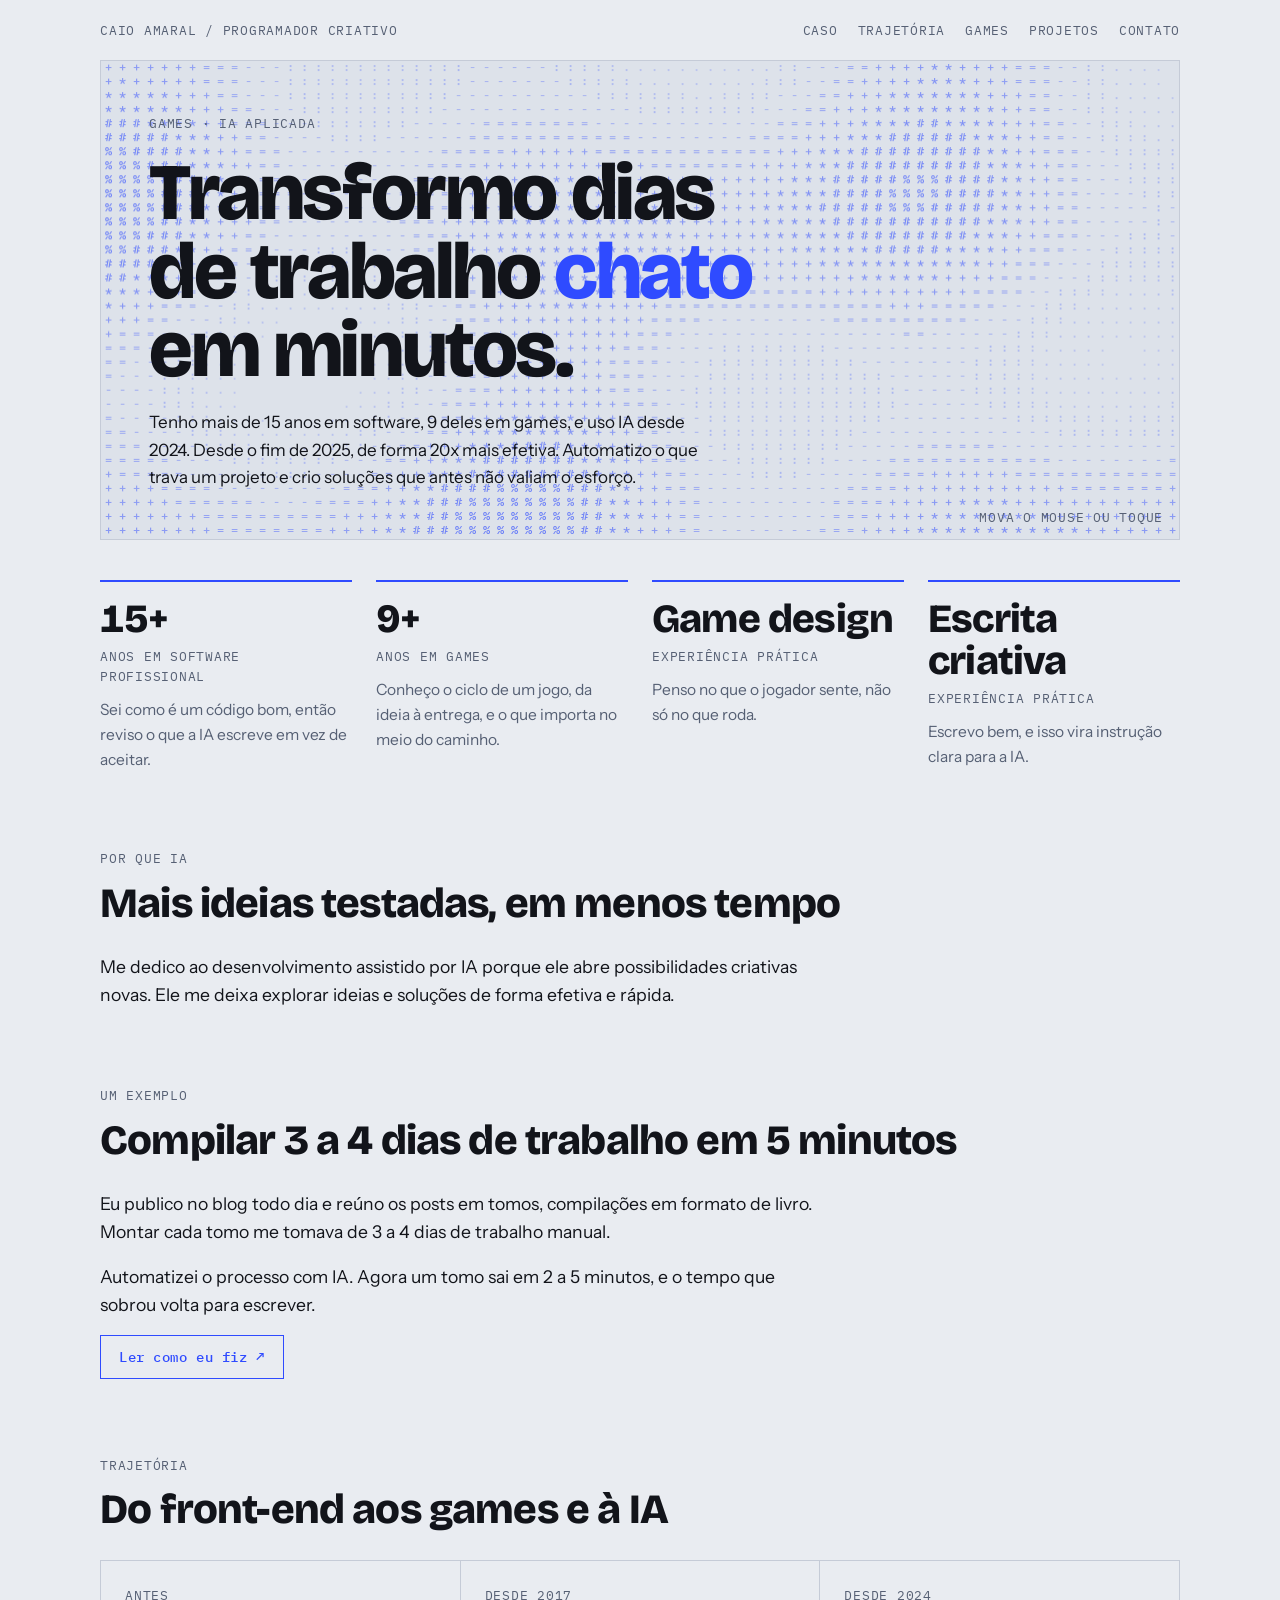
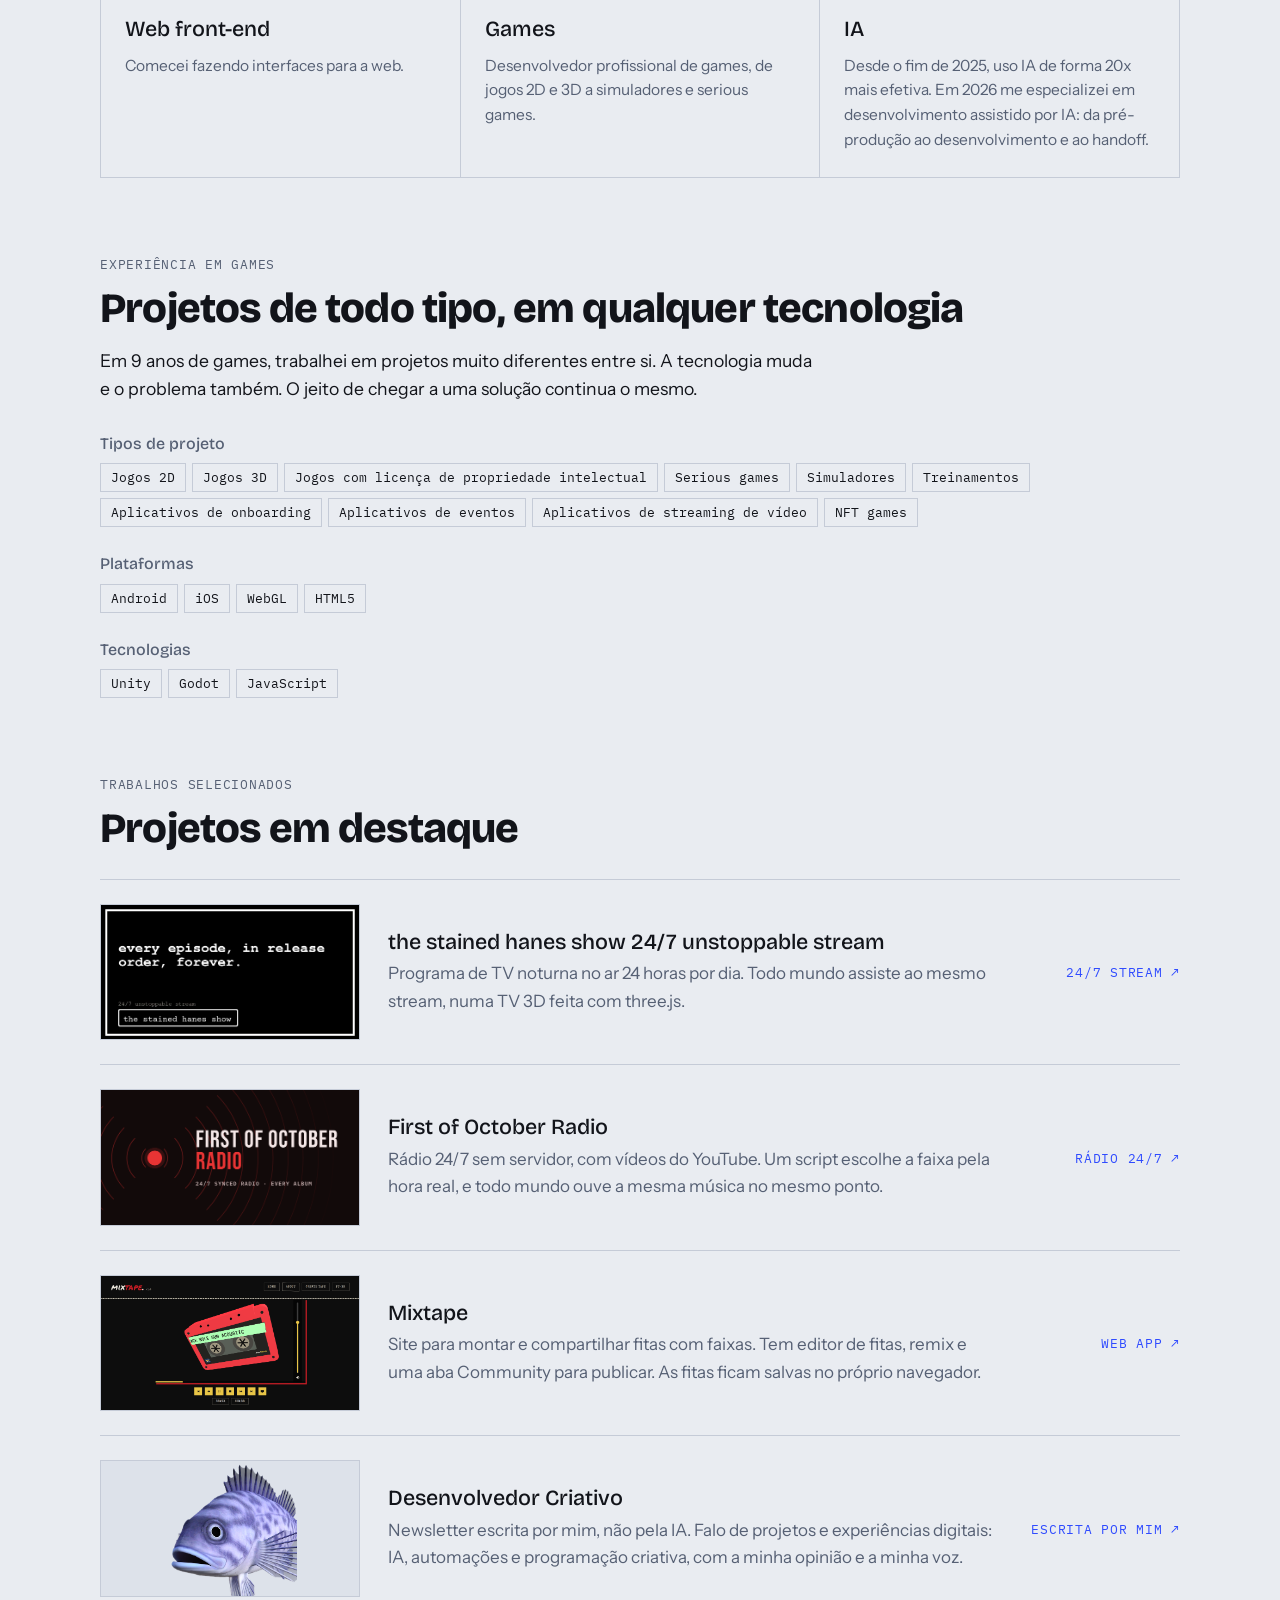
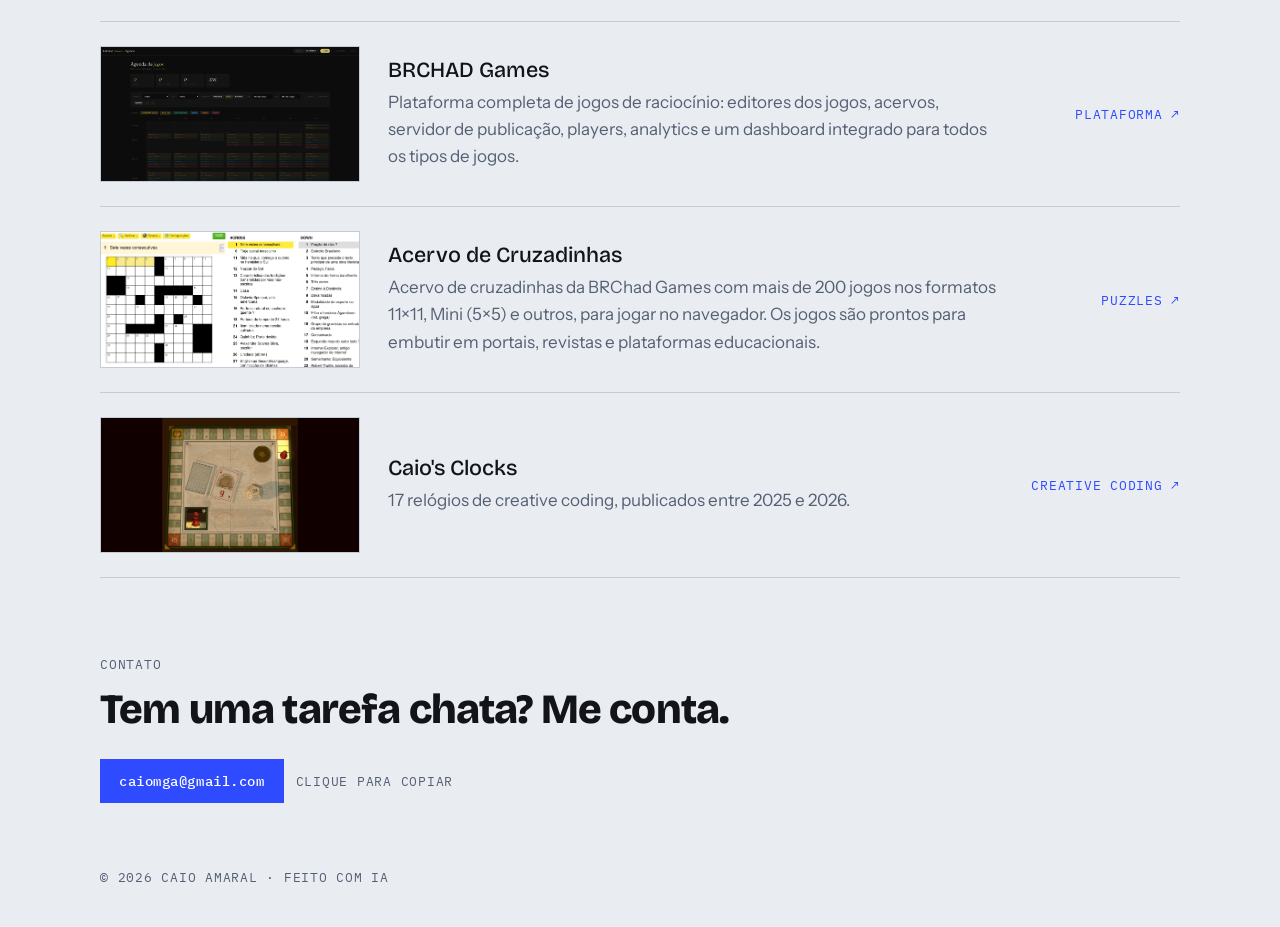
==== commit 4de1c415: "Usa nome completo Caio Amaral no título, menu e rodapé Co-Authored-By: Claude Sonnet 5.5 <noreply@an" ====
--- a/index.html
+++ b/index.html
@@ -3,7 +3,7 @@
 <head>
 <meta charset="utf-8">
 <meta name="viewport" content="width=device-width, initial-scale=1">
-<title>Caio · Programador Criativo</title>
+<title>Caio Amaral · Programador Criativo</title>
 <meta name="description" content="Desenvolvedor de games desde 2017. Uso IA para transformar dias de trabalho chato em minutos e para criar o que antes não valia o esforço.">
 <link rel="preconnect" href="https://fonts.googleapis.com">
 <link rel="preconnect" href="https://fonts.gstatic.com" crossorigin>
@@ -13,7 +13,7 @@
 <body>
 <div class="wrap">
   <nav class="mono">
-    <span>caio / programador criativo</span>
+    <span>caio amaral / programador criativo</span>
     <div><a href="#caso">caso</a><a href="#trilha">trajetória</a><a href="#games">games</a><a href="#projetos">projetos</a><a href="#contato">contato</a></div>
   </nav>
 
@@ -111,7 +111,7 @@
     </div>
   </section>
 
-  <footer class="mono">© <span id="year">2026</span> Caio · feito com IA</footer>
+  <footer class="mono">© <span id="year">2026</span> Caio Amaral · feito com IA</footer>
 </div>
 <script src="projects.js"></script>
 <script src="main.js"></script>
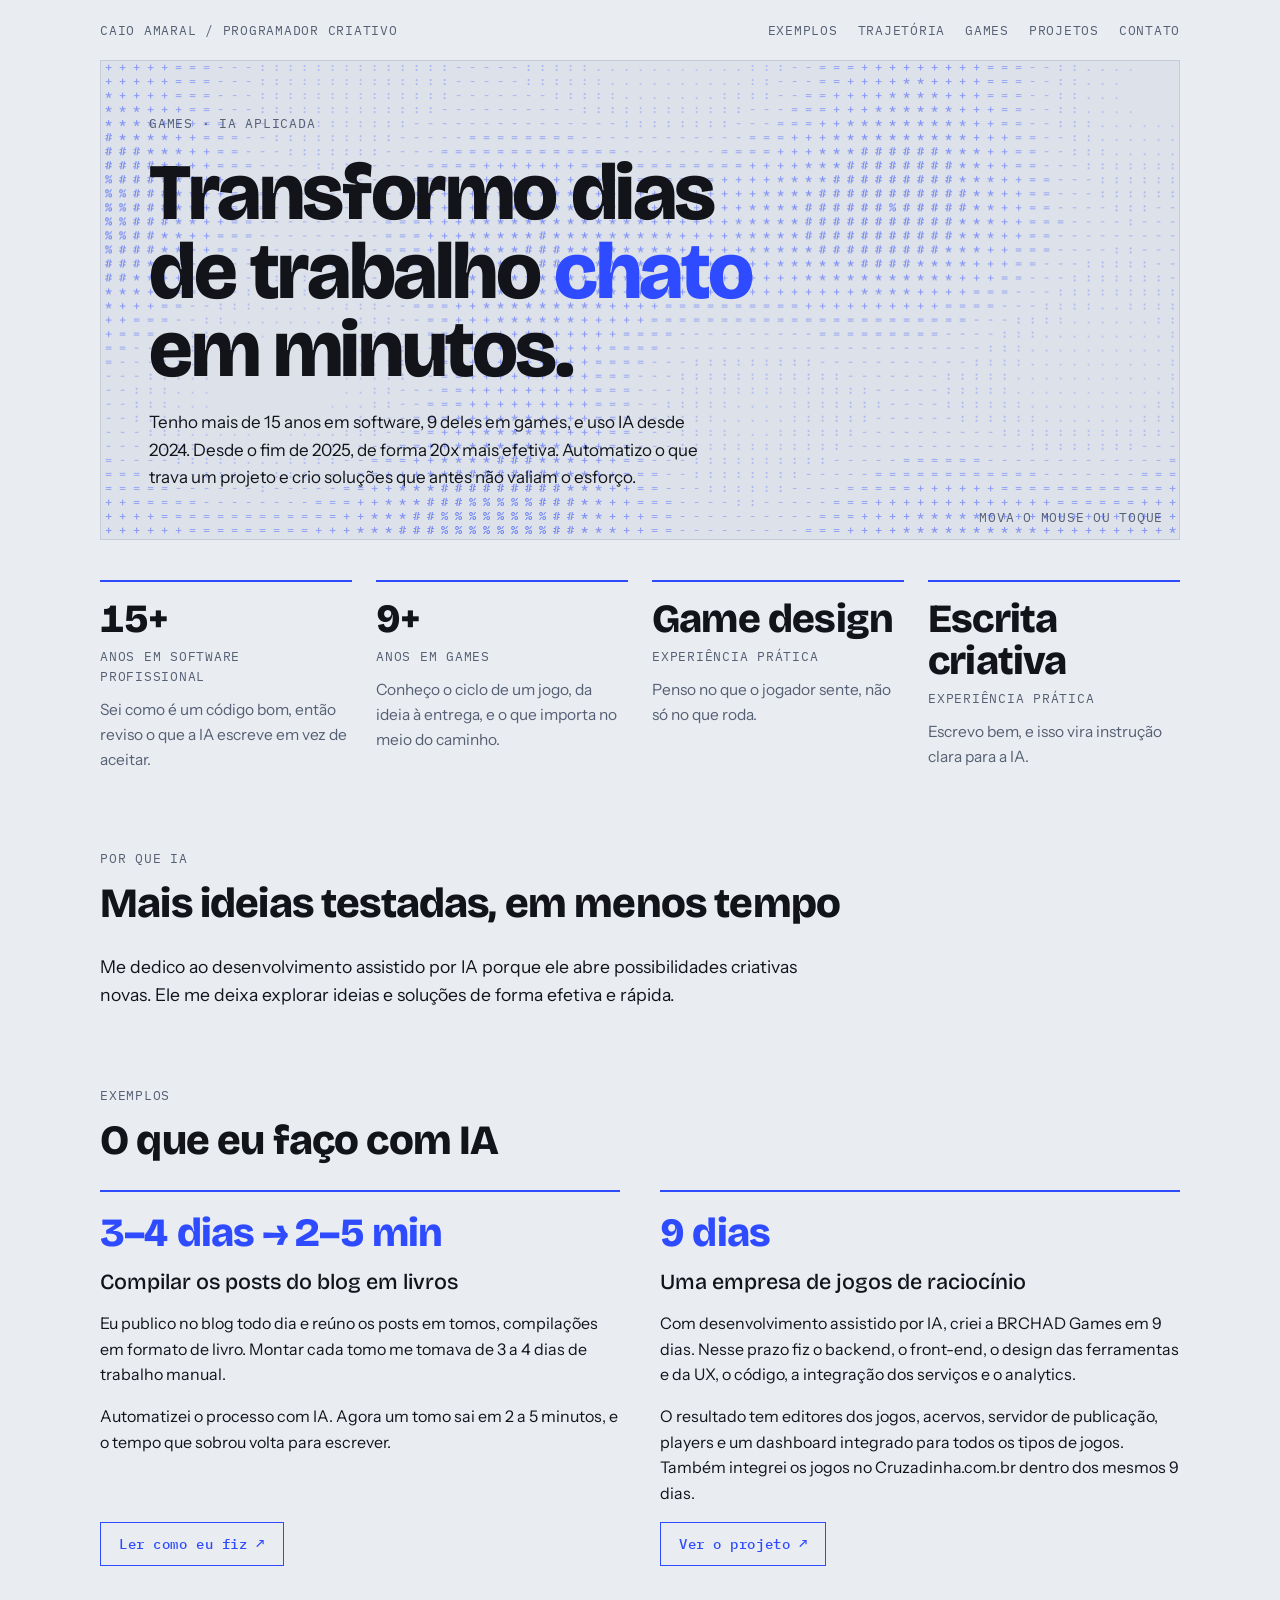
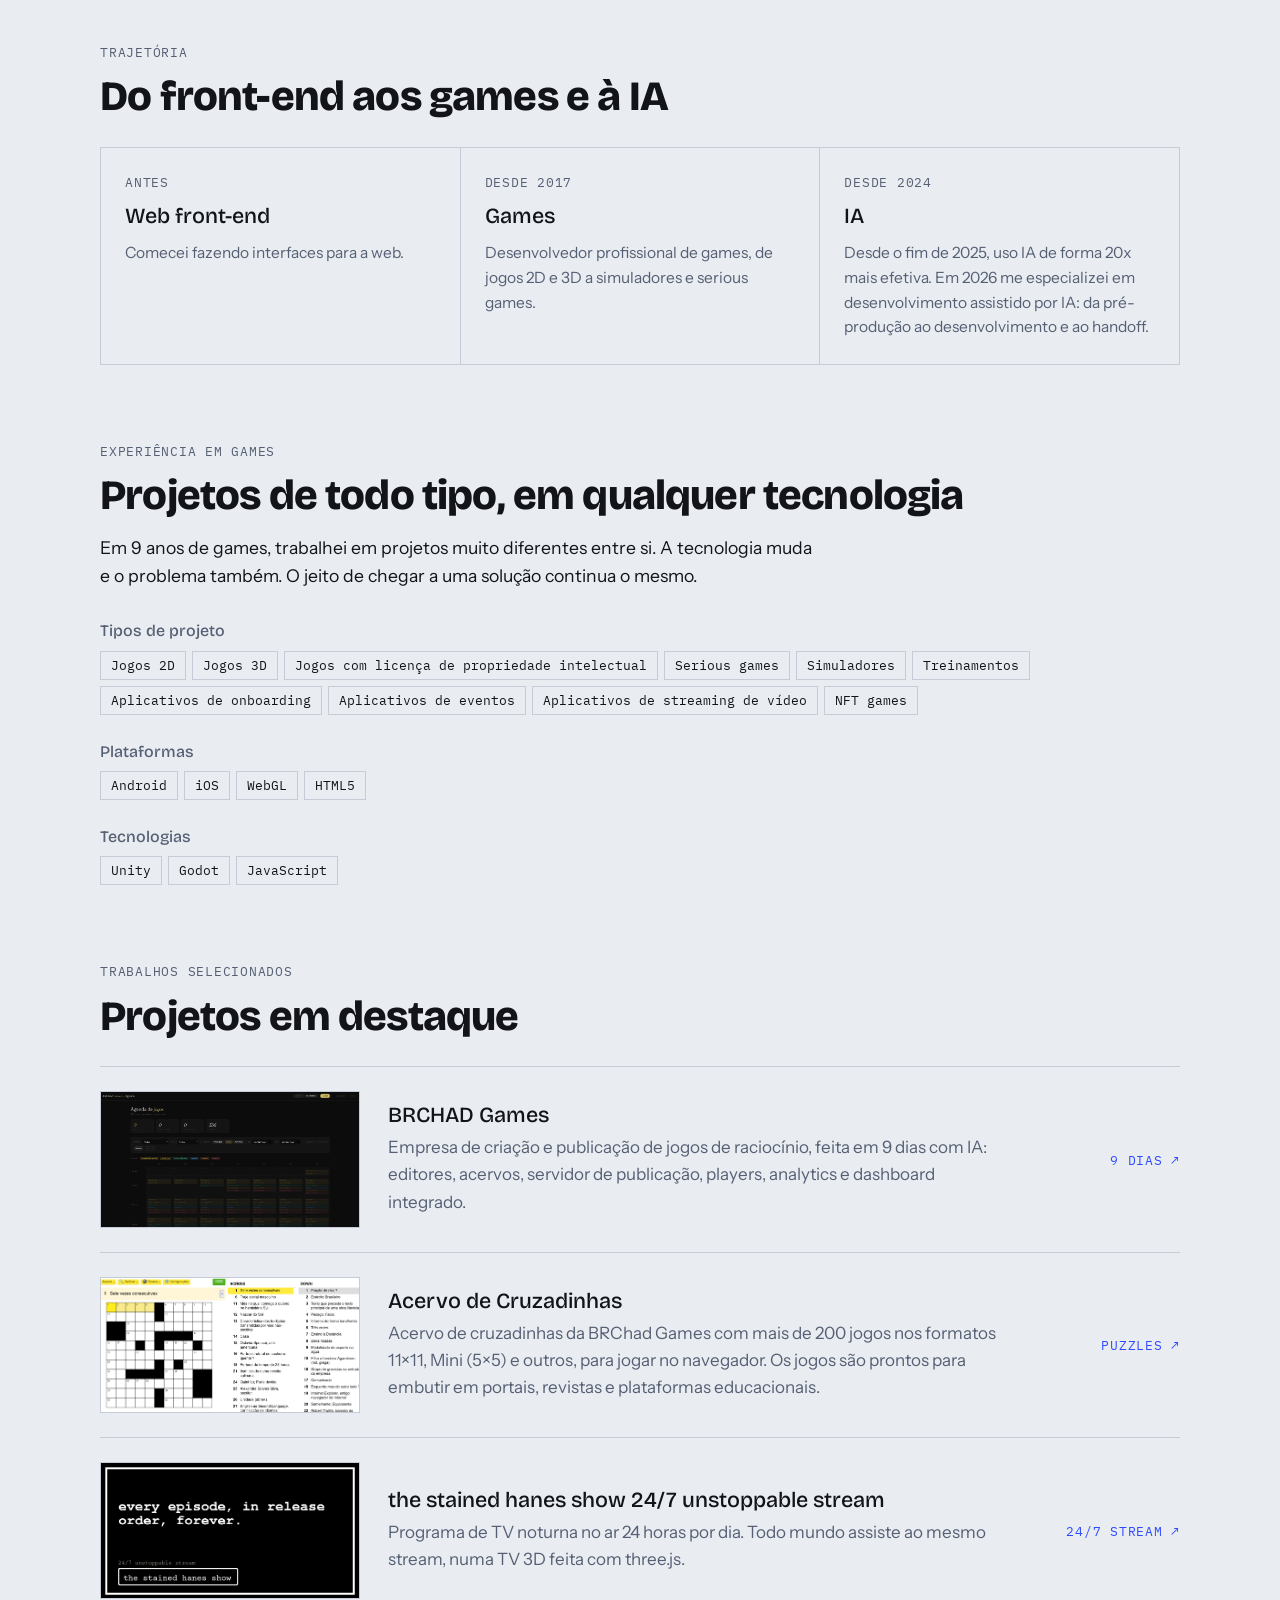
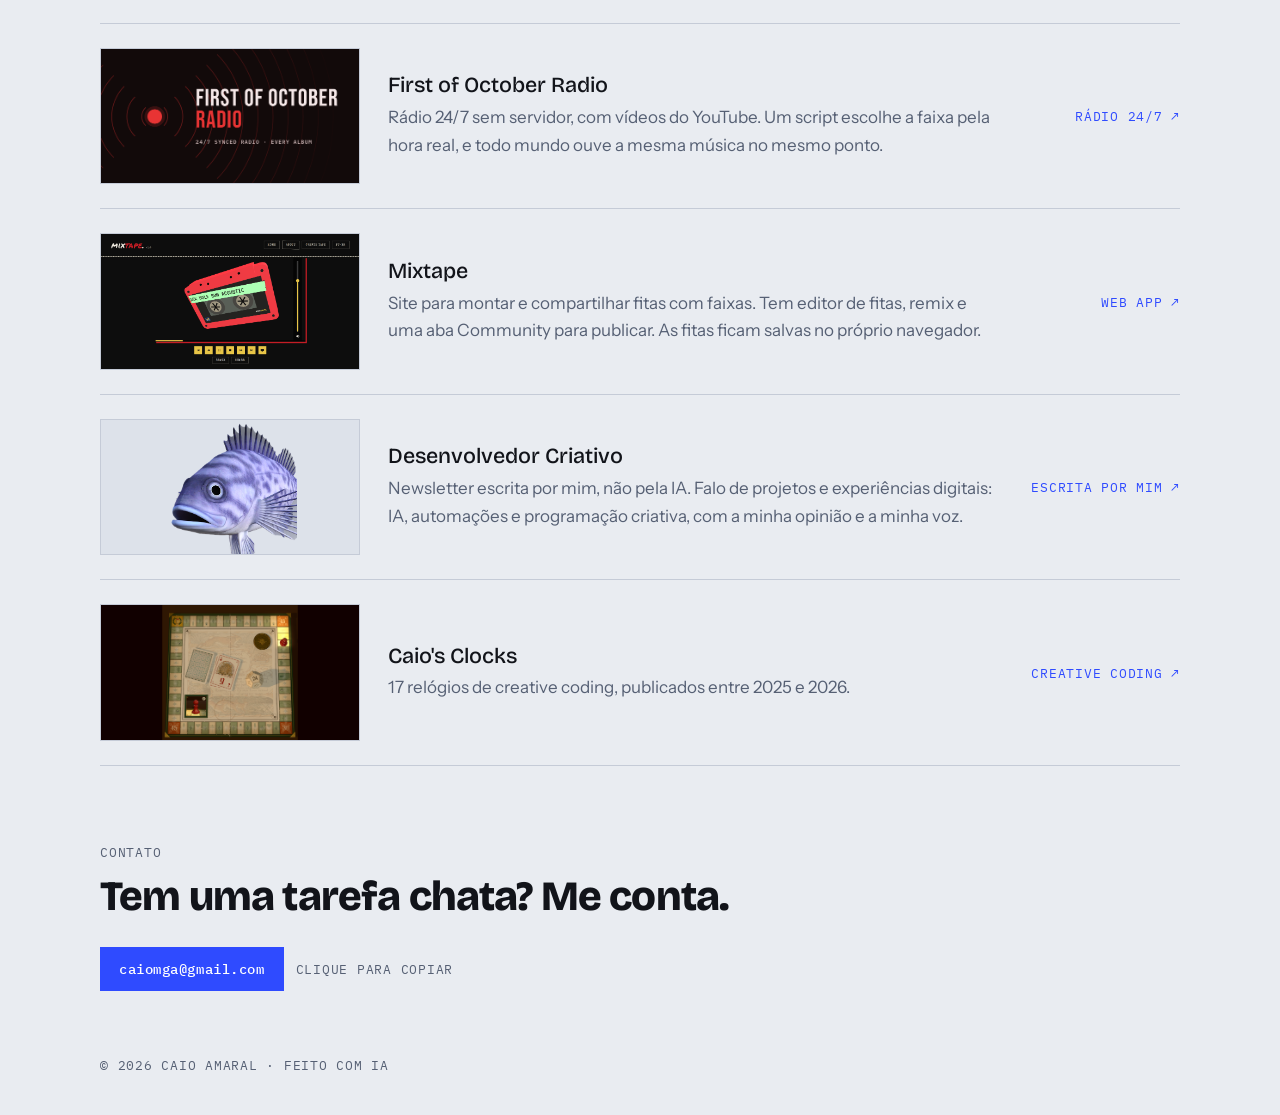
==== commit 10ab73af: "Seção Exemplos: tomos e BRCHAD Games lado a lado Co-Authored-By: Claude Opus 5.5 <noreply@anthropic." ====
--- a/index.html
+++ b/index.html
@@ -14,7 +14,7 @@
 <div class="wrap">
   <nav class="mono">
     <span>caio amaral / programador criativo</span>
-    <div><a href="#caso">caso</a><a href="#trilha">trajetória</a><a href="#games">games</a><a href="#projetos">projetos</a><a href="#contato">contato</a></div>
+    <div><a href="#caso">exemplos</a><a href="#trilha">trajetória</a><a href="#games">games</a><a href="#projetos">projetos</a><a href="#contato">contato</a></div>
   </nav>
 
   <header class="hero">
@@ -43,12 +43,23 @@
   </section>
 
   <section id="caso">
-    <span class="mono">Um exemplo</span>
-    <h2>Compilar 3 a 4 dias de trabalho em 5 minutos</h2>
-    <div class="case">
-      <p>Eu publico no blog todo dia e reúno os posts em tomos, compilações em formato de livro. Montar cada tomo me tomava de 3 a 4 dias de trabalho manual.</p>
-      <p>Automatizei o processo com IA. Agora um tomo sai em 2 a 5 minutos, e o tempo que sobrou volta para escrever.</p>
-      <a class="btn" href="https://devcriativo.substack.com/p/automatizei-a-compilacao-de-posts" target="_blank" rel="noopener noreferrer">Ler como eu fiz ↗</a>
+    <span class="mono">Exemplos</span>
+    <h2>O que eu faço com IA</h2>
+    <div class="cases">
+      <article class="case">
+        <strong class="metric">3–4 dias → 2–5 min</strong>
+        <h3>Compilar os posts do blog em livros</h3>
+        <p>Eu publico no blog todo dia e reúno os posts em tomos, compilações em formato de livro. Montar cada tomo me tomava de 3 a 4 dias de trabalho manual.</p>
+        <p>Automatizei o processo com IA. Agora um tomo sai em 2 a 5 minutos, e o tempo que sobrou volta para escrever.</p>
+        <a class="btn" href="https://devcriativo.substack.com/p/automatizei-a-compilacao-de-posts" target="_blank" rel="noopener noreferrer">Ler como eu fiz ↗</a>
+      </article>
+      <article class="case">
+        <strong class="metric">9 dias</strong>
+        <h3>Uma empresa de jogos de raciocínio</h3>
+        <p>Com desenvolvimento assistido por IA, criei a BRCHAD Games em 9 dias. Nesse prazo fiz o backend, o front-end, o design das ferramentas e da UX, o código, a integração dos serviços e o analytics.</p>
+        <p>O resultado tem editores dos jogos, acervos, servidor de publicação, players e um dashboard integrado para todos os tipos de jogos. Também integrei os jogos no Cruzadinha.com.br dentro dos mesmos 9 dias.</p>
+        <a class="btn" href="https://brchad.com/en/project-brchad-games-admin.html" target="_blank" rel="noopener noreferrer">Ver o projeto ↗</a>
+      </article>
     </div>
   </section>
 
--- a/styles.css
+++ b/styles.css
@@ -26,7 +26,7 @@
 nav a:hover{color:var(--accent)}
 nav div{display:flex;gap:20px;flex-wrap:wrap}
 
-.hero{position:relative;border:1px solid var(--line);background:var(--panel);overflow:hidden;min-height:440px}
+.hero{-webkit-user-select:none;user-select:none;position:relative;border:1px solid var(--line);background:var(--panel);overflow:hidden;min-height:440px}
 #field{position:absolute;inset:0;width:100%;height:100%;display:block}
 .hero-copy{position:relative;padding:clamp(20px,4vw,48px);pointer-events:none;max-width:780px}
 h1{font:800 clamp(2.4rem,7vw,5rem)/.98 var(--display);letter-spacing:-.03em;margin:18px 0 20px;text-wrap:balance}
@@ -45,6 +45,10 @@
 
 .case{display:flex;flex-direction:column;align-items:flex-start;gap:16px;max-width:60ch;font-size:1.1rem}
 .case p{margin:0}
+.cases{display:grid;grid-template-columns:repeat(auto-fit,minmax(300px,1fr));gap:40px}
+.cases .case{max-width:none;font-size:1rem;border-top:2px solid var(--accent);padding-top:20px;min-width:0}
+.cases .btn{margin-top:auto}
+.metric{font:800 clamp(1.8rem,4vw,2.5rem)/1.05 var(--display);letter-spacing:-.02em;color:var(--accent);font-variant-numeric:tabular-nums}
 .btn{font:500 14px var(--mono);letter-spacing:.04em;padding:12px 18px;border:1px solid var(--accent);color:var(--accent);text-decoration:none}
 .btn:hover{background:var(--accent);color:var(--accent-fg)}
 .lead{max-width:60ch;margin:-12px 0 32px;font-size:1.1rem}
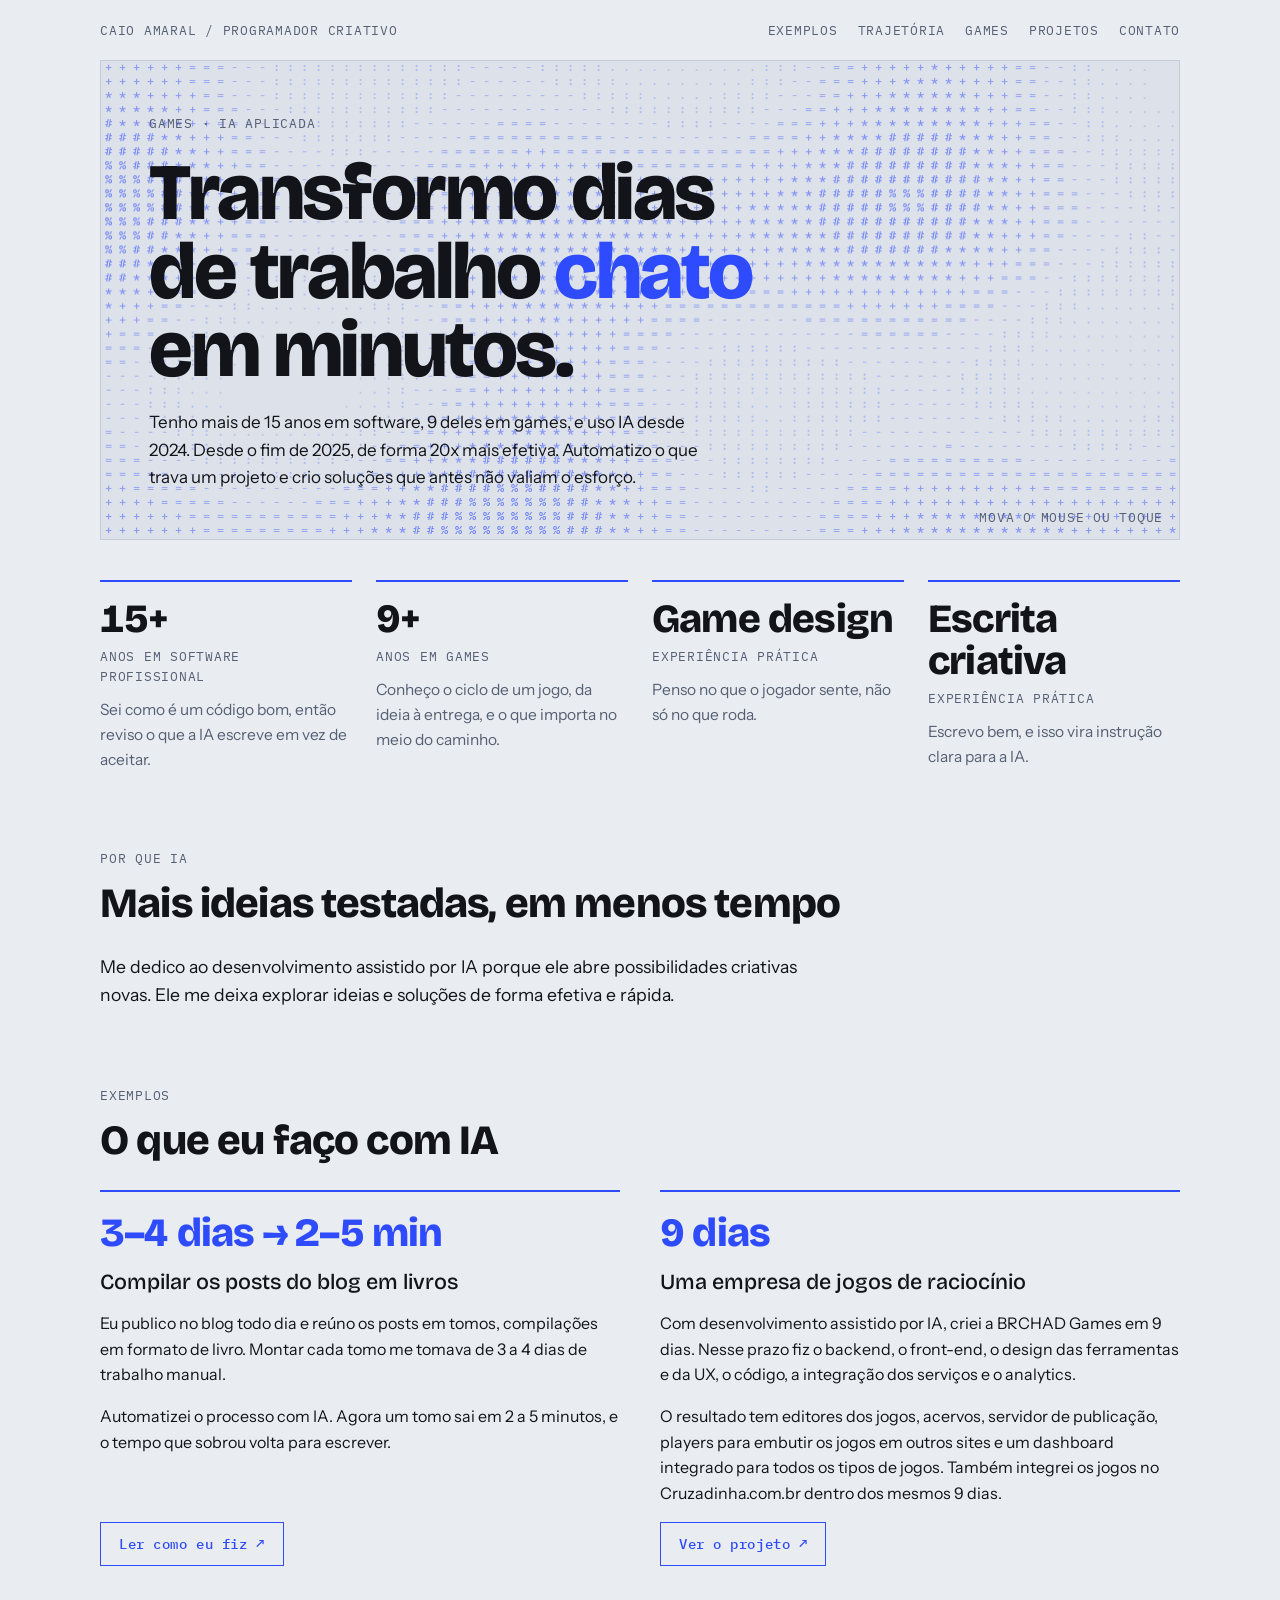
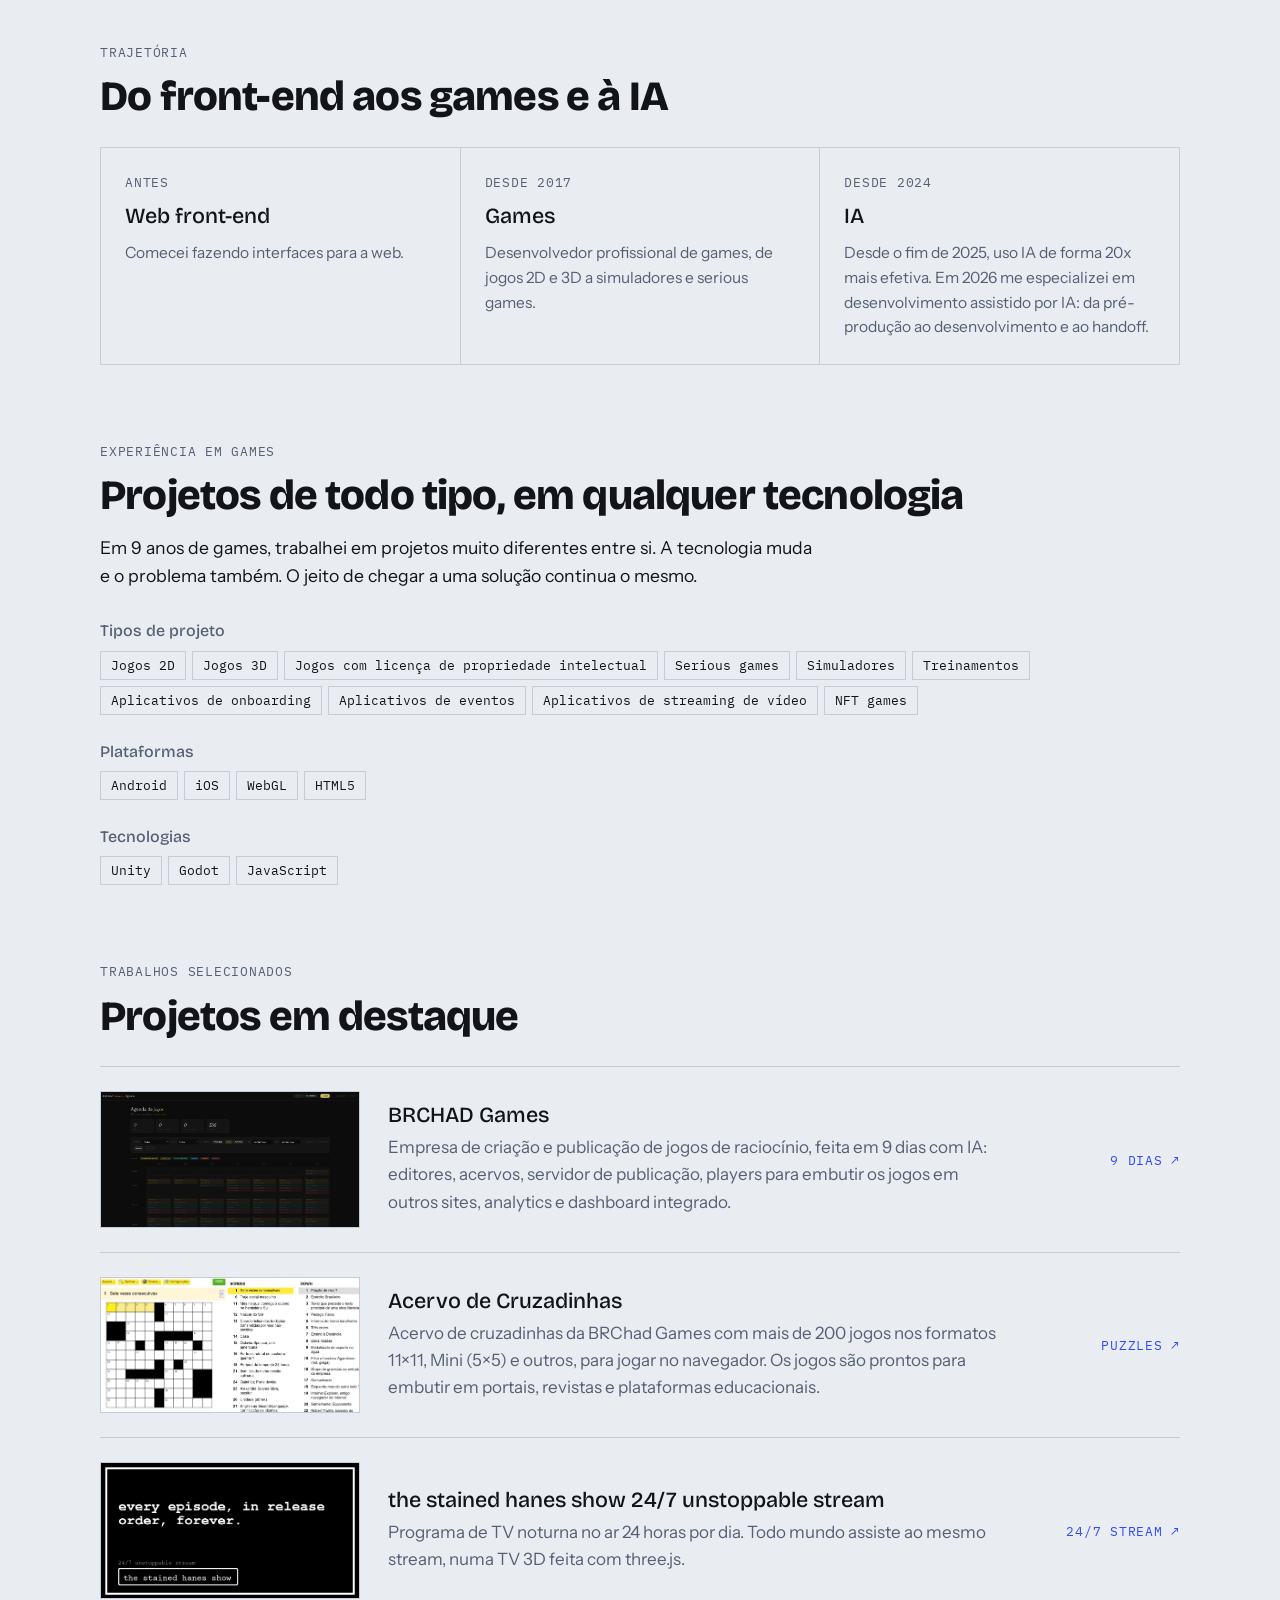
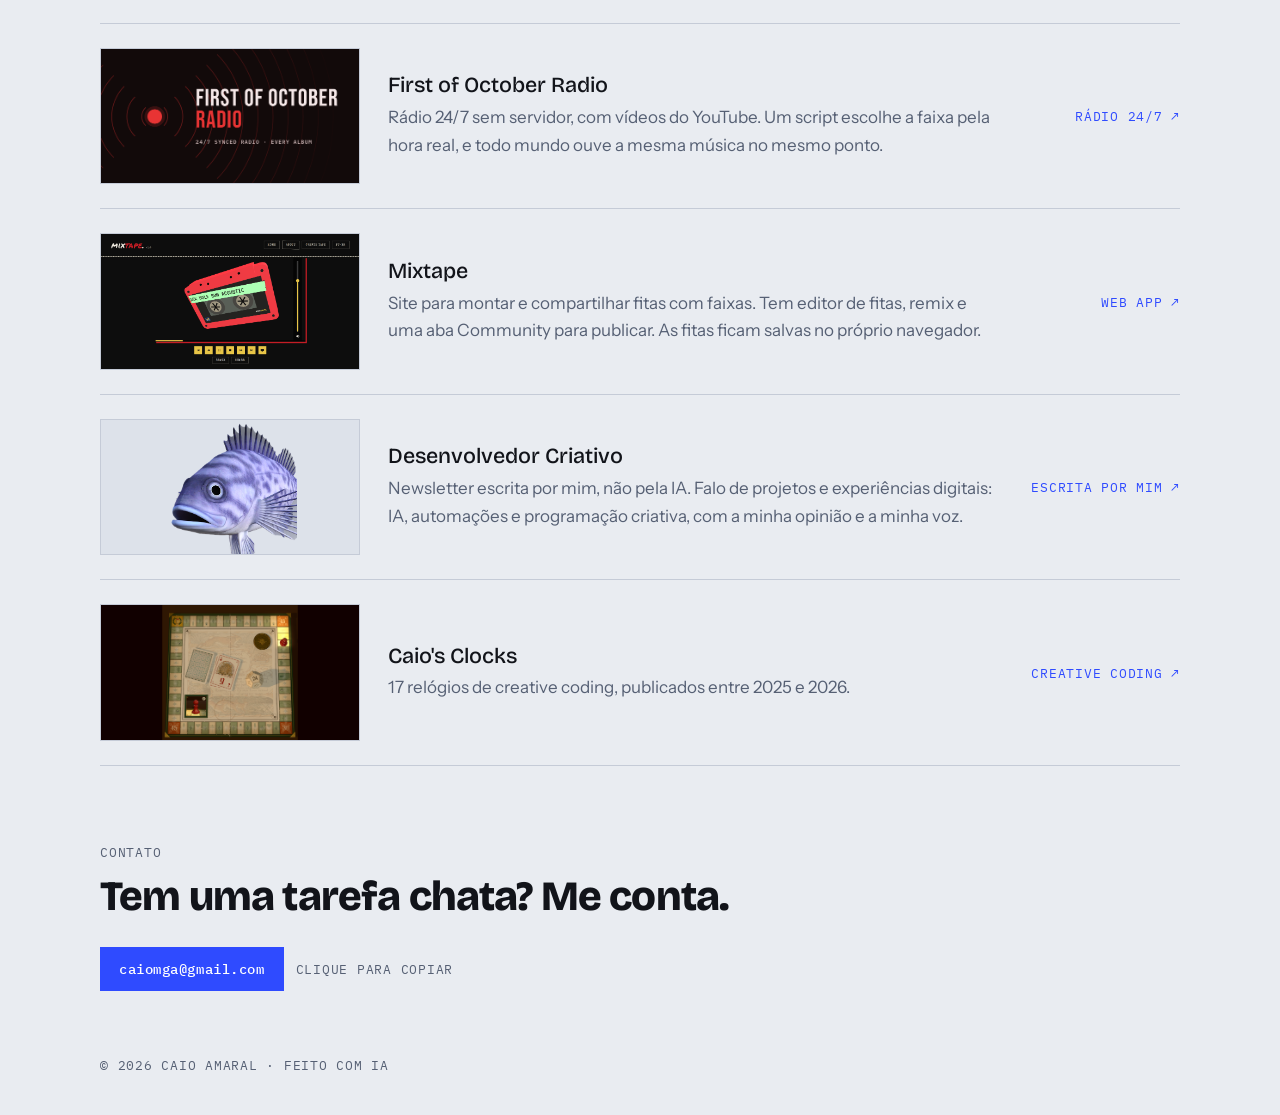
==== commit 5bcc2791: "BRCHAD Games: players para embutir os jogos em outros sites Co-Authored-By: Claude Opus 5.5 <noreply" ====
--- a/index.html
+++ b/index.html
@@ -57,7 +57,7 @@
         <strong class="metric">9 dias</strong>
         <h3>Uma empresa de jogos de raciocínio</h3>
         <p>Com desenvolvimento assistido por IA, criei a BRCHAD Games em 9 dias. Nesse prazo fiz o backend, o front-end, o design das ferramentas e da UX, o código, a integração dos serviços e o analytics.</p>
-        <p>O resultado tem editores dos jogos, acervos, servidor de publicação, players e um dashboard integrado para todos os tipos de jogos. Também integrei os jogos no Cruzadinha.com.br dentro dos mesmos 9 dias.</p>
+        <p>O resultado tem editores dos jogos, acervos, servidor de publicação, players para embutir os jogos em outros sites e um dashboard integrado para todos os tipos de jogos. Também integrei os jogos no Cruzadinha.com.br dentro dos mesmos 9 dias.</p>
         <a class="btn" href="https://brchad.com/en/project-brchad-games-admin.html" target="_blank" rel="noopener noreferrer">Ver o projeto ↗</a>
       </article>
     </div>
